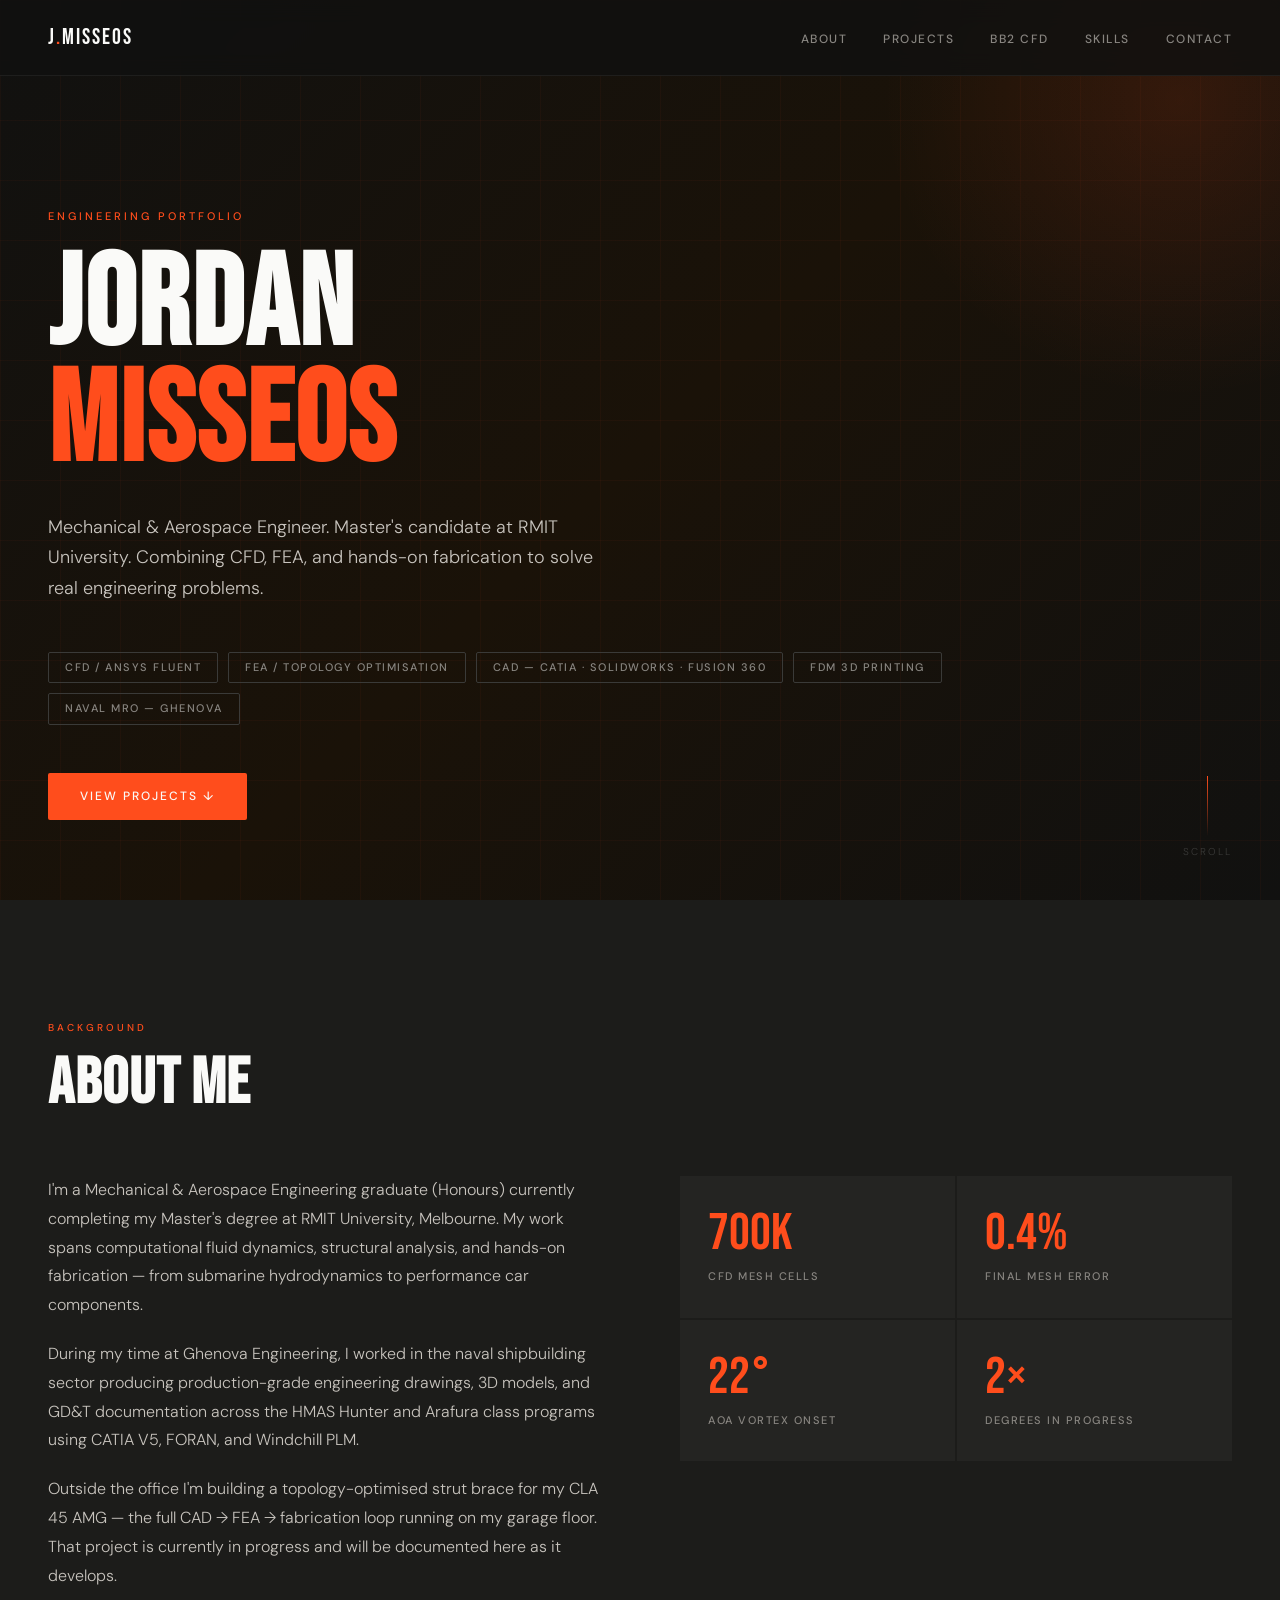
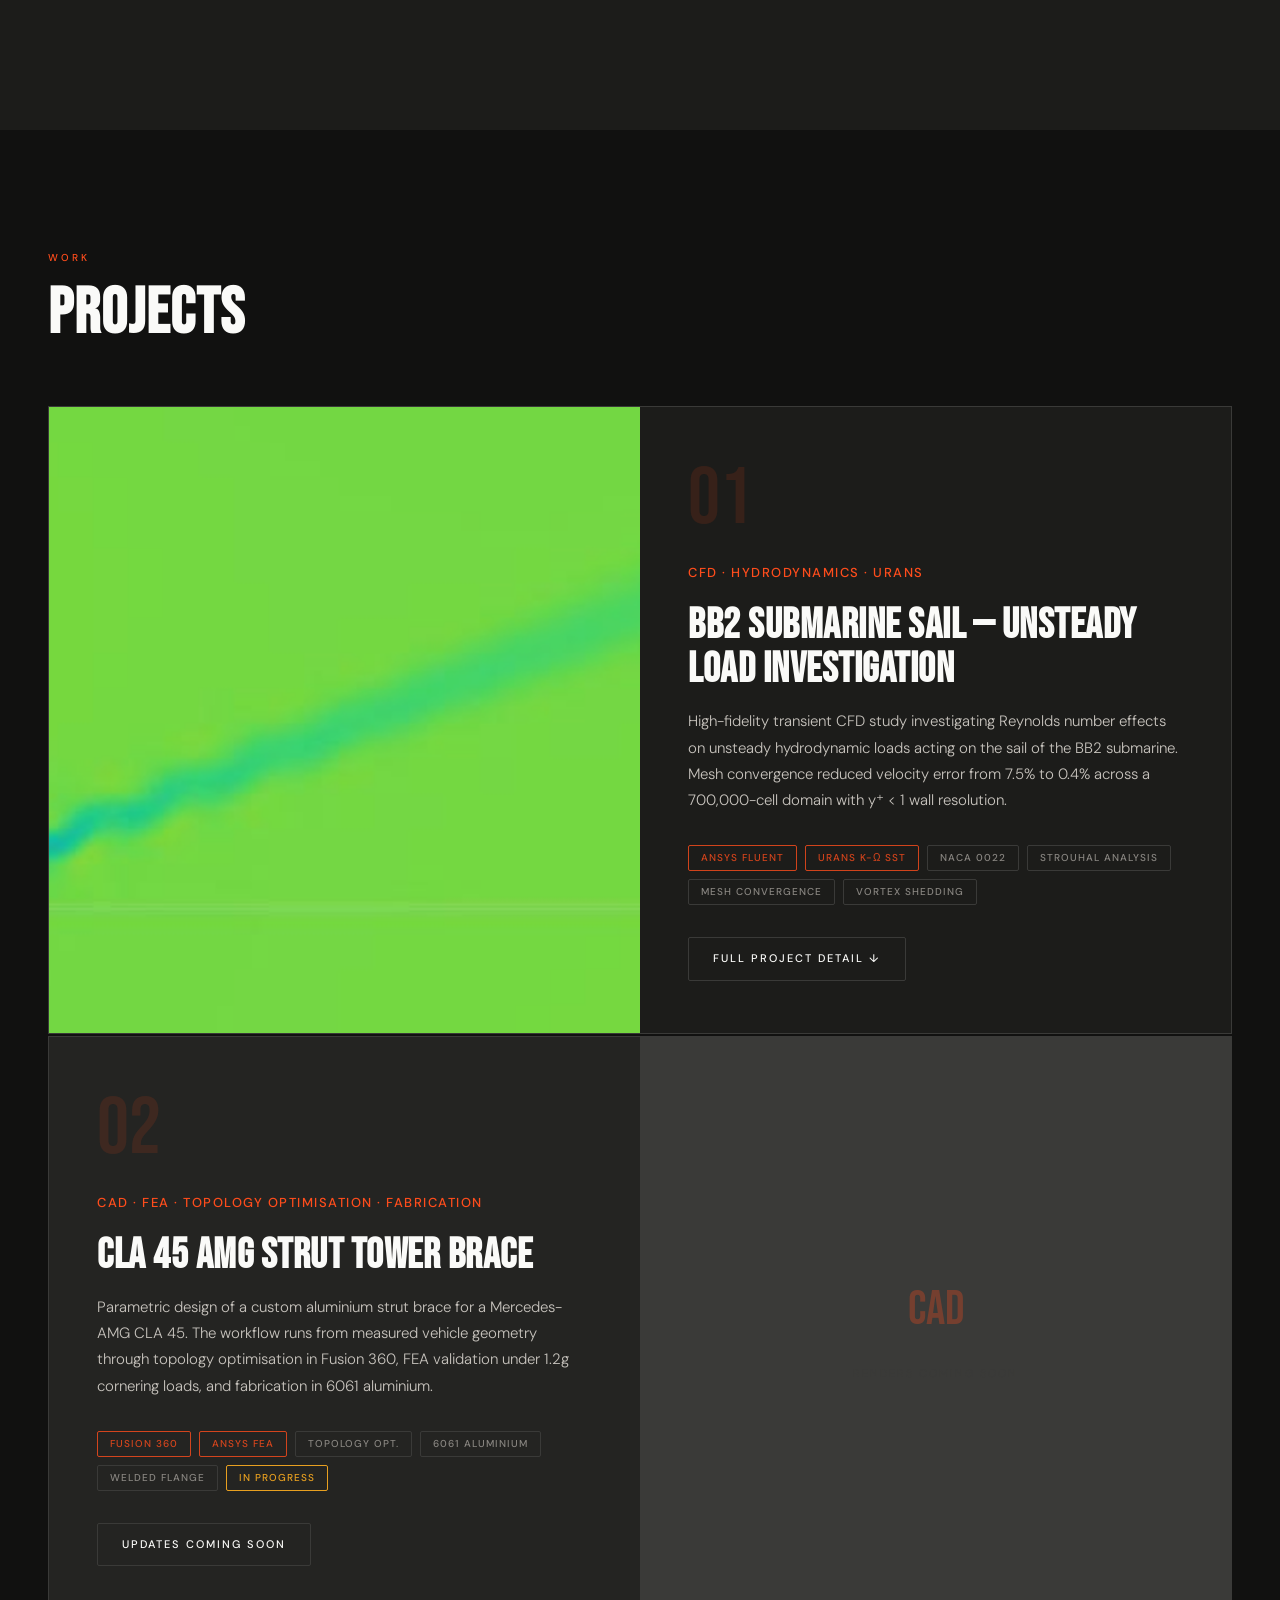
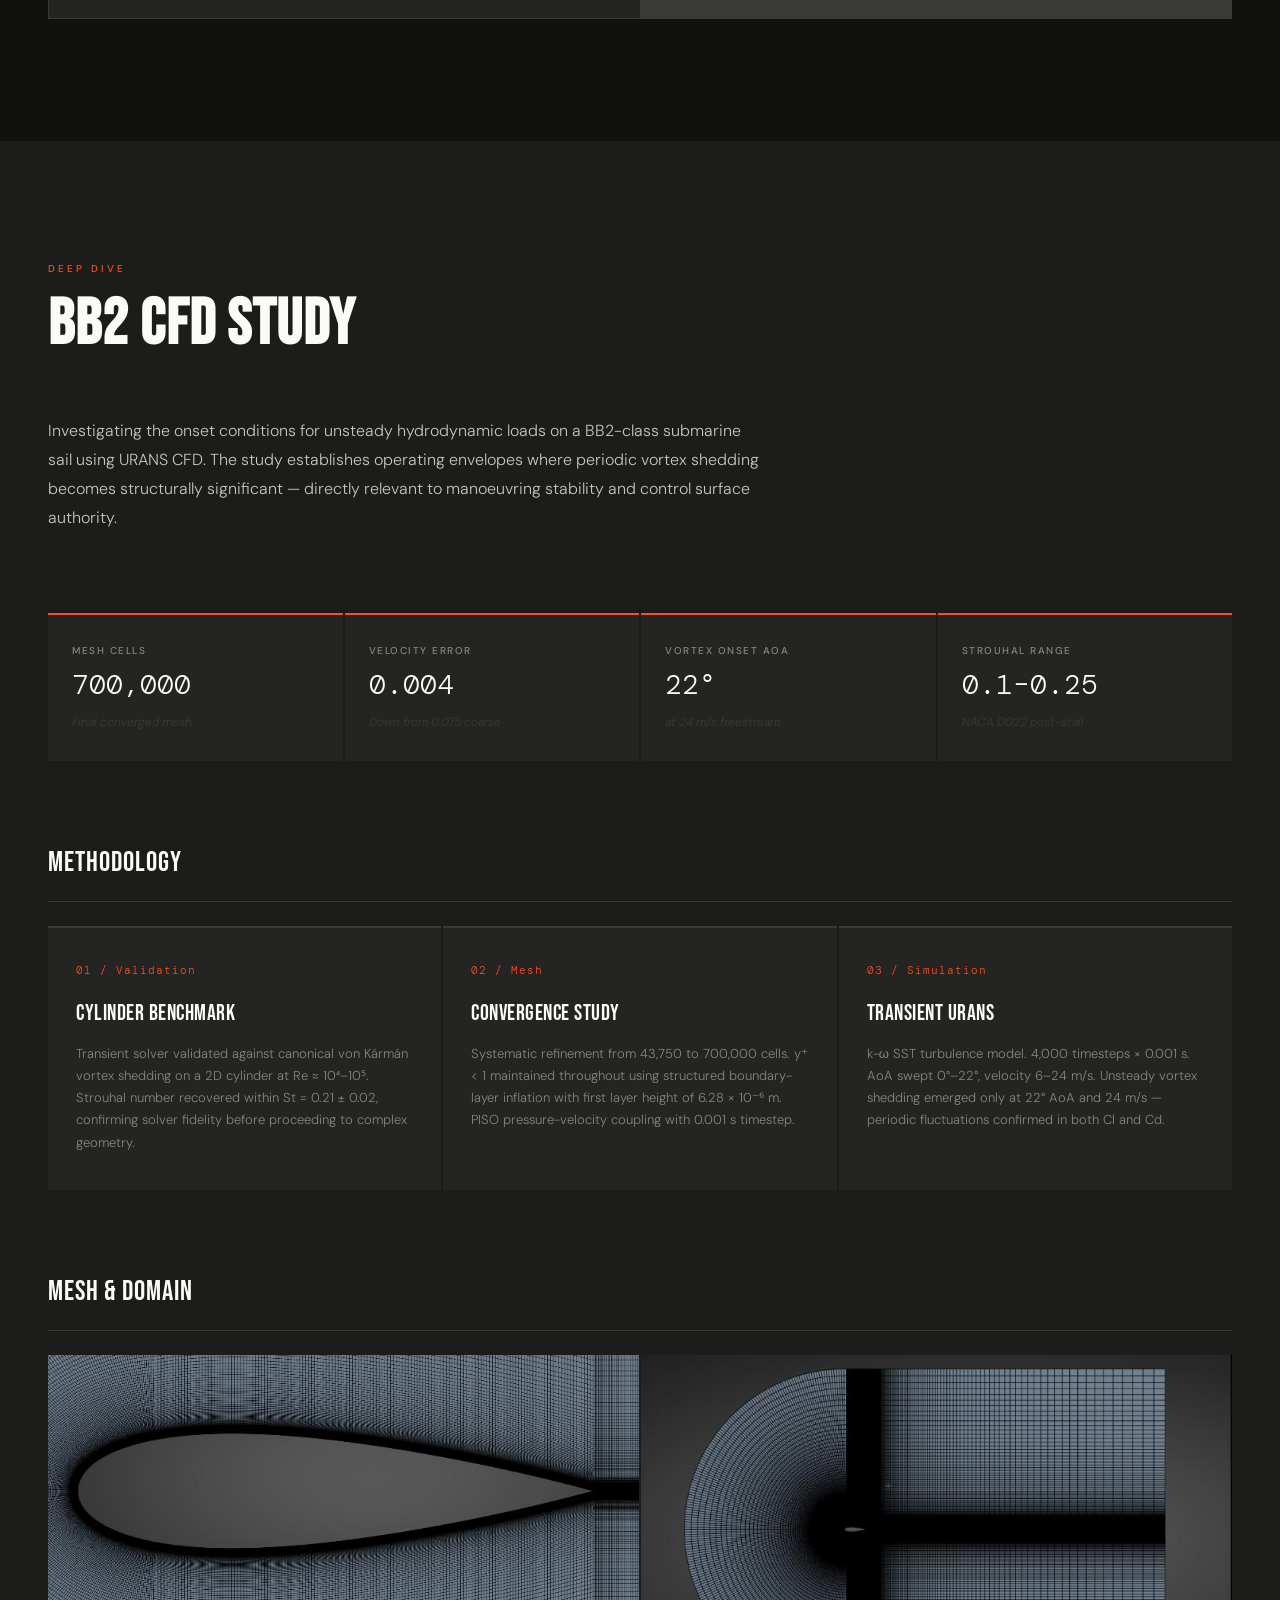
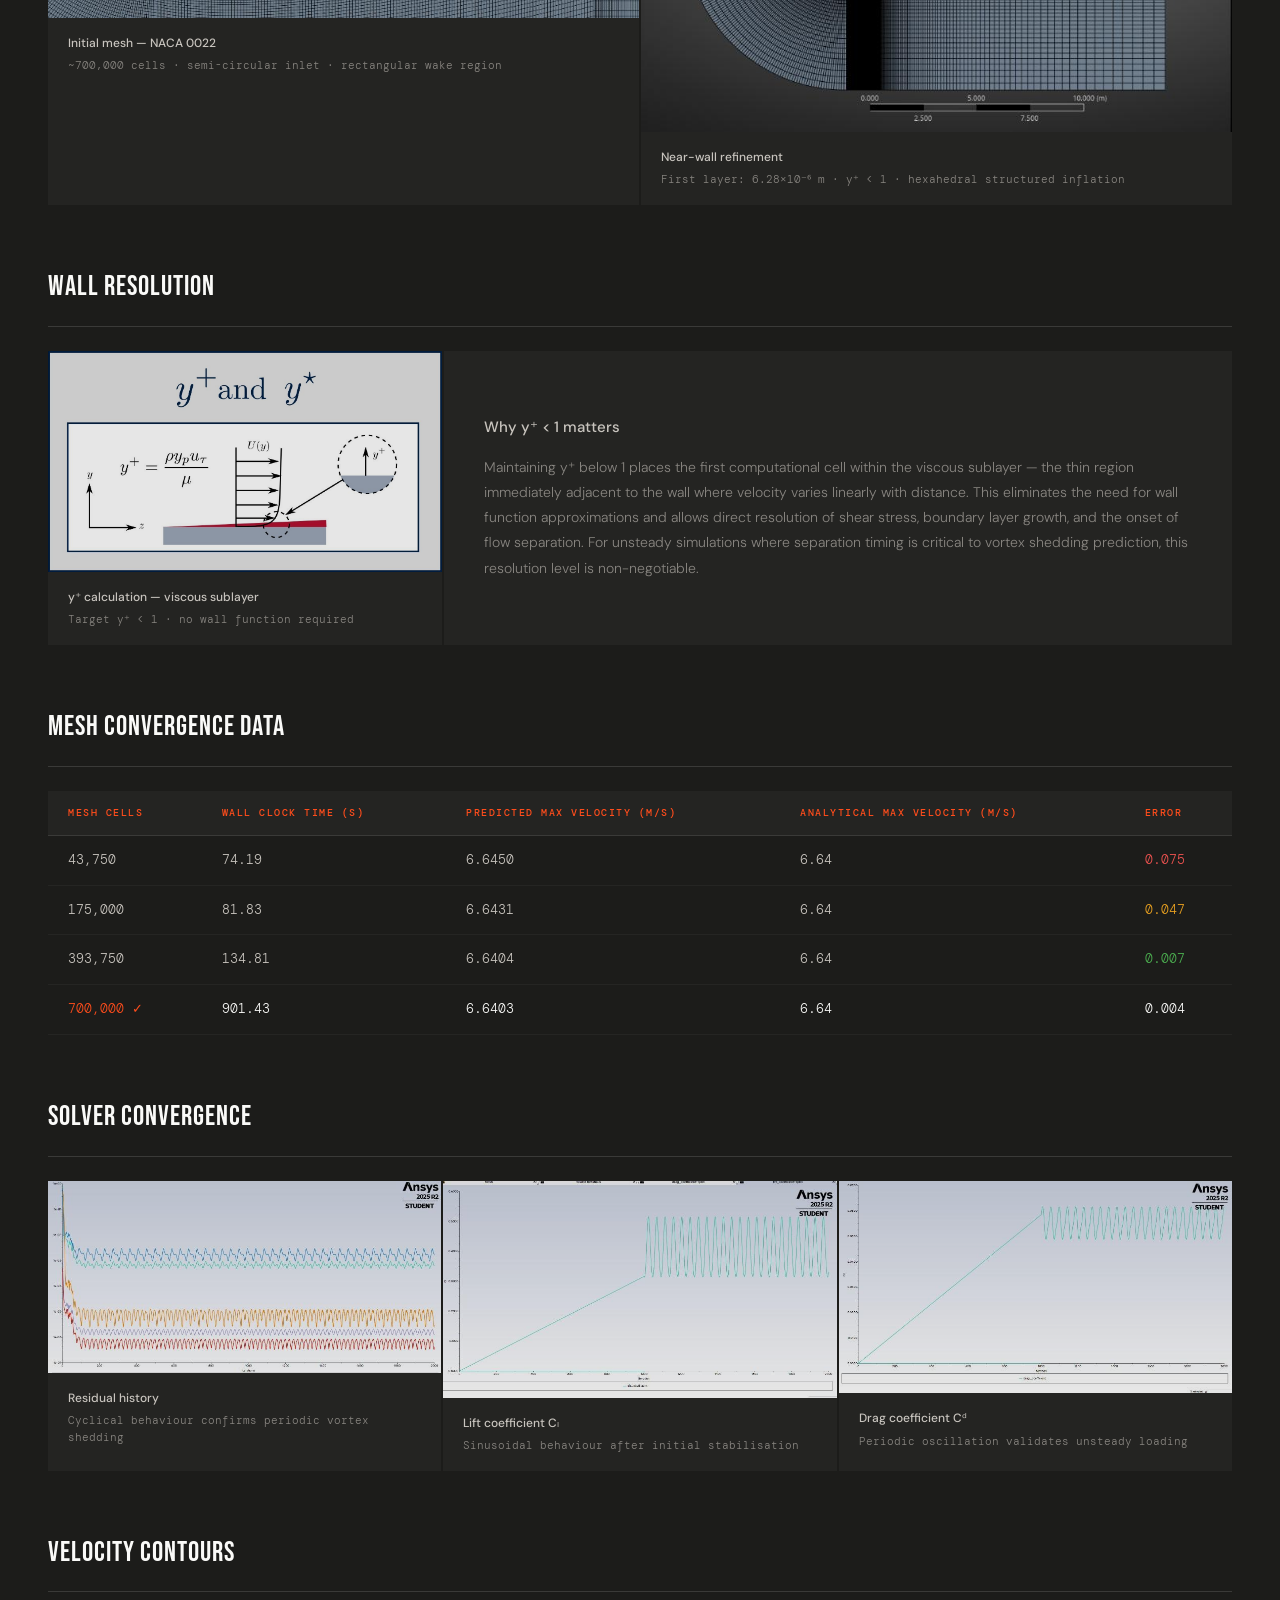
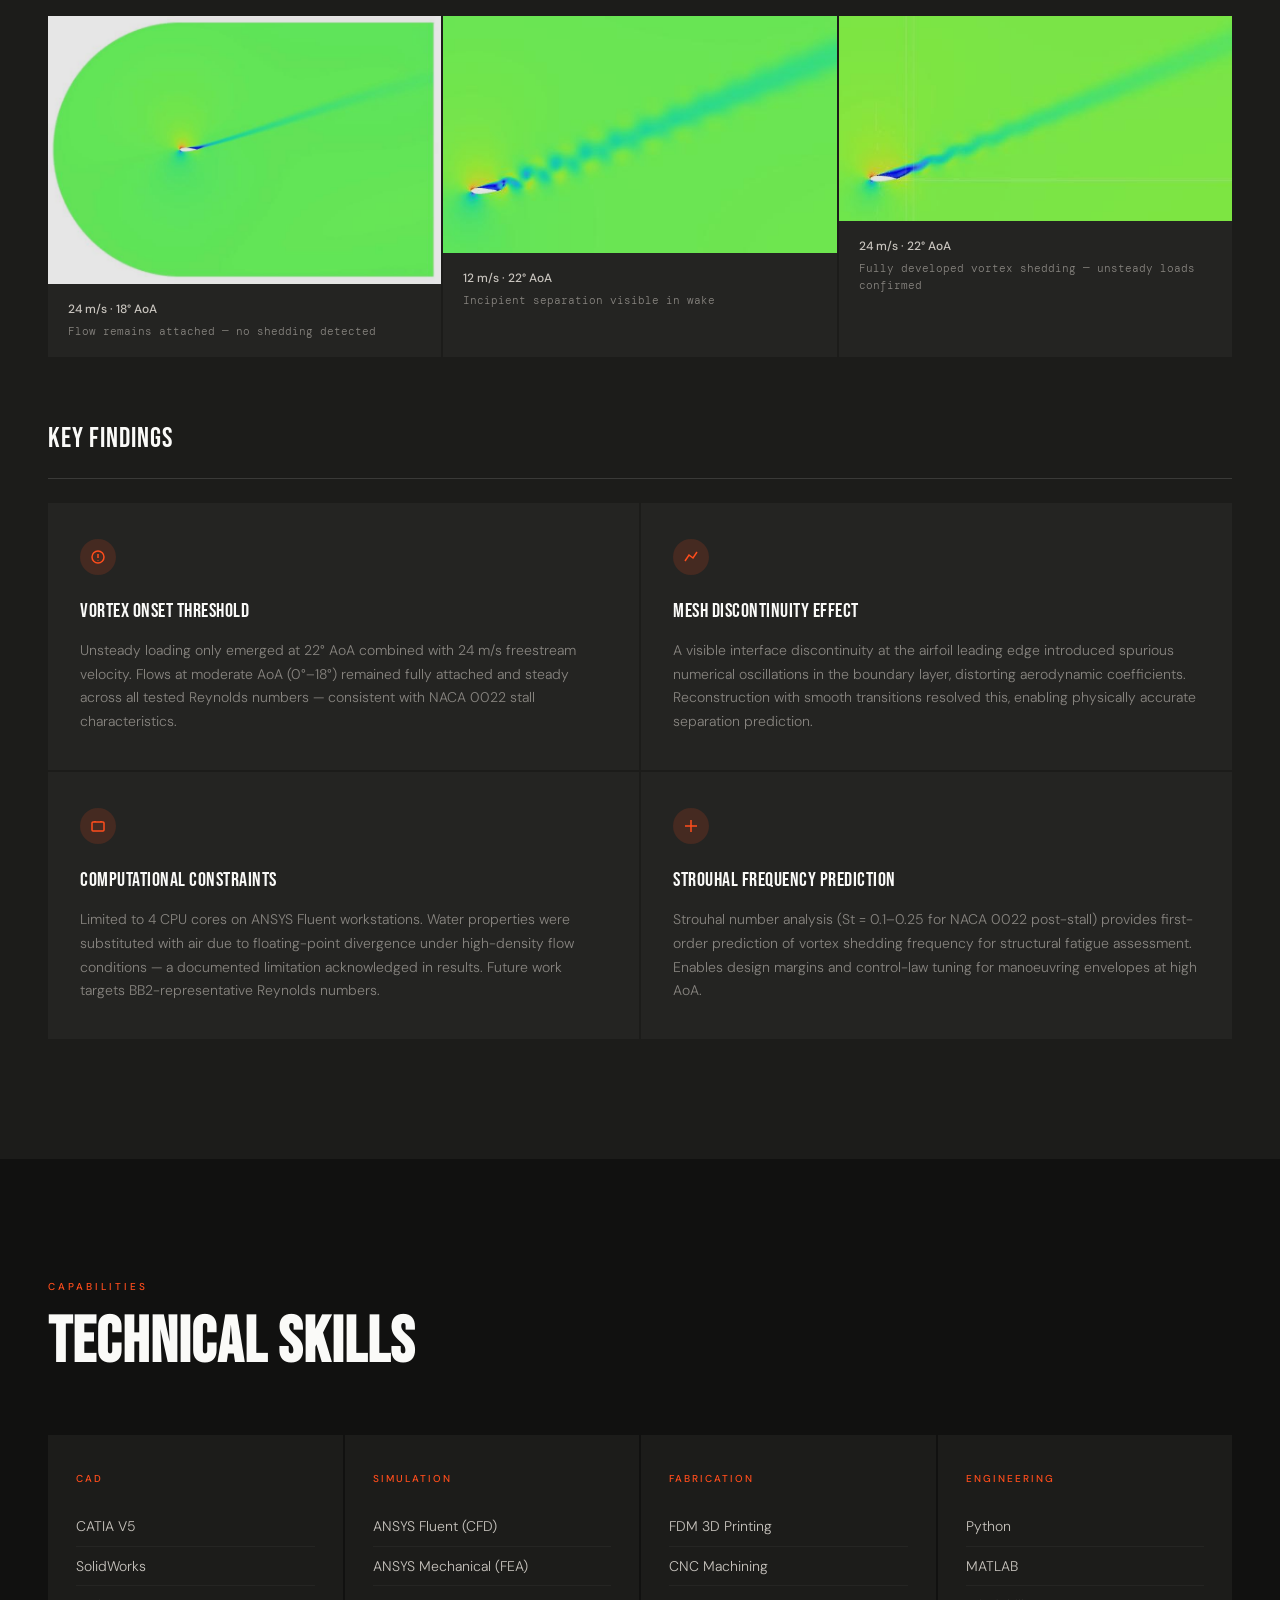
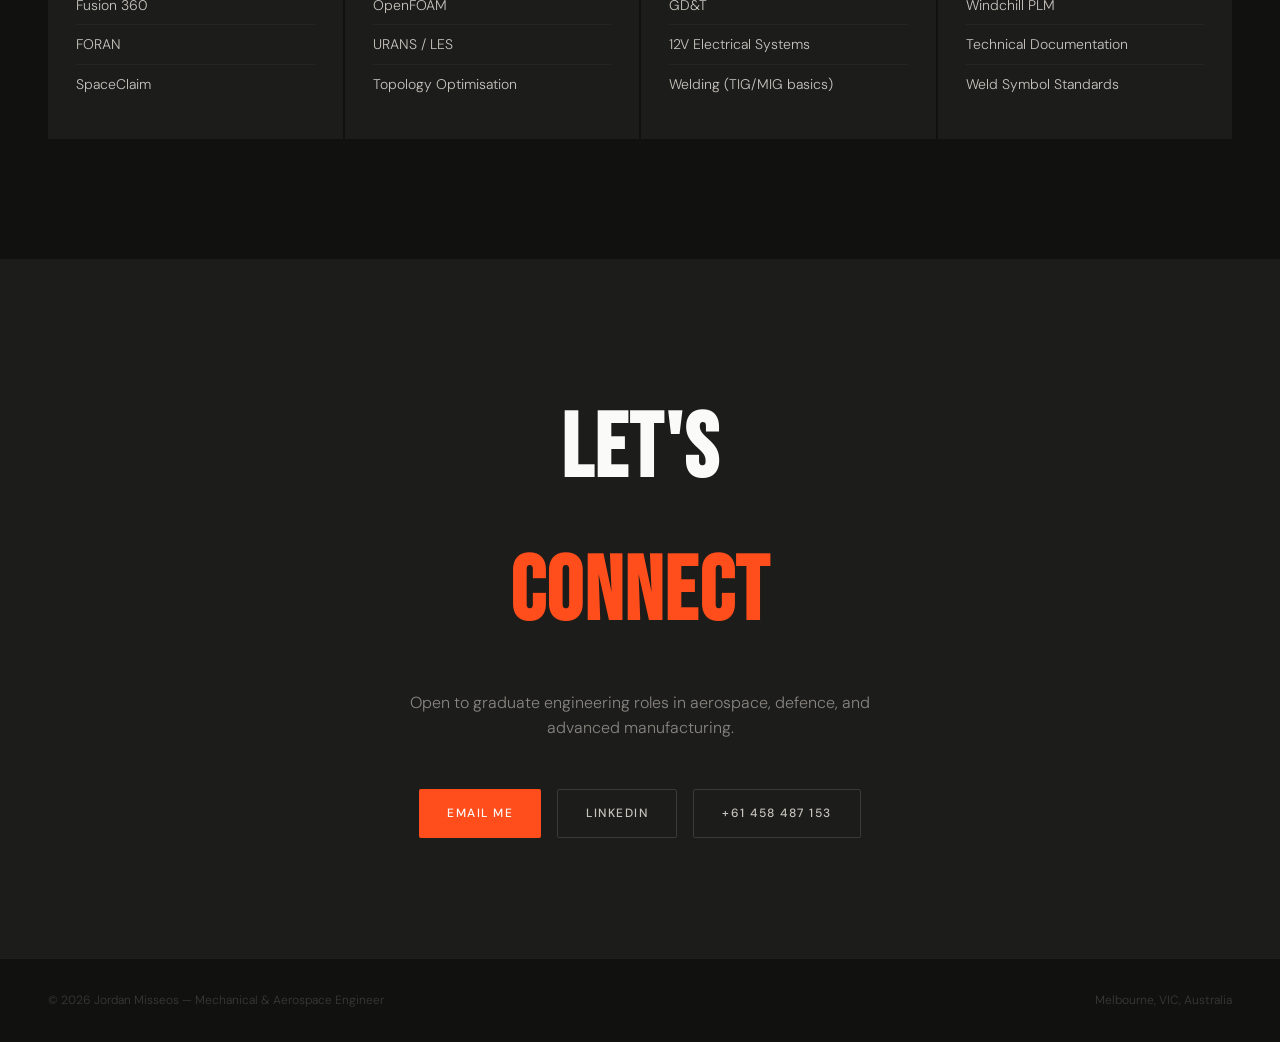
==== index.html @ db213841 "Add files via upload" ====
<!DOCTYPE html>
<html lang="en">
<head>
<meta charset="UTF-8">
<meta name="viewport" content="width=device-width, initial-scale=1.0">
<title>Jordan Misseos — Engineering Portfolio</title>
<link rel="preconnect" href="https://fonts.googleapis.com">
<link rel="preconnect" href="https://fonts.gstatic.com" crossorigin>
<link href="https://fonts.googleapis.com/css2?family=Bebas+Neue&family=DM+Sans:ital,opsz,wght@0,9..40,300;0,9..40,400;0,9..40,500;1,9..40,300&family=DM+Mono:wght@400;500&display=swap" rel="stylesheet">
<style>
  *, *::before, *::after { box-sizing: border-box; margin: 0; padding: 0; }

  :root {
    --black: #111110;
    --off-black: #1C1C1A;
    --dark: #242422;
    --warm-gray: #3A3A38;
    --mid: #888580;
    --light: #C8C4BE;
    --off-white: #F5F0EB;
    --white: #FAFAF8;
    --orange: #FF4D1C;
    --orange-dim: #CC3A12;
    --amber: #E8A020;
  }

  html { scroll-behavior: smooth; }

  body {
    background: var(--black);
    color: var(--off-white);
    font-family: 'DM Sans', sans-serif;
    font-weight: 300;
    line-height: 1.6;
    overflow-x: hidden;
  }

  /* ── NAV ── */
  nav {
    position: fixed; top: 0; left: 0; right: 0; z-index: 100;
    display: flex; align-items: center; justify-content: space-between;
    padding: 20px 48px;
    background: rgba(17,17,16,0.85);
    backdrop-filter: blur(12px);
    border-bottom: 1px solid rgba(255,255,255,0.06);
  }
  .nav-logo {
    font-family: 'Bebas Neue', sans-serif;
    font-size: 22px;
    letter-spacing: 2px;
    color: var(--white);
    text-decoration: none;
  }
  .nav-logo span { color: var(--orange); }
  .nav-links { display: flex; gap: 36px; list-style: none; }
  .nav-links a {
    font-size: 12px; font-weight: 500; letter-spacing: 1.5px;
    text-transform: uppercase; color: var(--mid);
    text-decoration: none; transition: color 0.2s;
  }
  .nav-links a:hover { color: var(--white); }

  /* ── HERO ── */
  .hero {
    min-height: 100vh;
    display: flex; flex-direction: column; justify-content: flex-end;
    padding: 0 48px 80px;
    position: relative;
    overflow: hidden;
  }
  .hero-bg {
    position: absolute; inset: 0; z-index: 0;
    background: linear-gradient(135deg, #111110 0%, #1a1208 50%, #111110 100%);
  }
  .hero-grid {
    position: absolute; inset: 0; z-index: 0;
    background-image:
      linear-gradient(rgba(255,77,28,0.04) 1px, transparent 1px),
      linear-gradient(90deg, rgba(255,77,28,0.04) 1px, transparent 1px);
    background-size: 60px 60px;
  }
  .hero-accent {
    position: absolute; top: -200px; right: -200px;
    width: 600px; height: 600px; border-radius: 50%;
    background: radial-gradient(circle, rgba(255,77,28,0.12) 0%, transparent 70%);
    z-index: 0;
  }
  .hero-content { position: relative; z-index: 1; max-width: 900px; }
  .hero-eyebrow {
    font-size: 11px; font-weight: 500; letter-spacing: 3px;
    text-transform: uppercase; color: var(--orange);
    margin-bottom: 24px;
  }
  .hero-name {
    font-family: 'Bebas Neue', sans-serif;
    font-size: clamp(72px, 10vw, 140px);
    line-height: 0.9;
    color: var(--white);
    letter-spacing: 2px;
    margin-bottom: 32px;
  }
  .hero-name span { color: var(--orange); }
  .hero-desc {
    font-size: 18px; font-weight: 300; color: var(--light);
    max-width: 560px; line-height: 1.7; margin-bottom: 48px;
  }
  .hero-tags { display: flex; flex-wrap: wrap; gap: 10px; margin-bottom: 48px; }
  .hero-tag {
    font-size: 11px; font-weight: 500; letter-spacing: 1.5px;
    text-transform: uppercase; color: var(--mid);
    border: 1px solid var(--warm-gray);
    padding: 6px 16px; border-radius: 2px;
  }
  .hero-cta {
    display: inline-flex; align-items: center; gap: 12px;
    background: var(--orange); color: var(--white);
    font-size: 12px; font-weight: 500; letter-spacing: 2px;
    text-transform: uppercase; text-decoration: none;
    padding: 14px 32px; border-radius: 2px;
    transition: background 0.2s;
  }
  .hero-cta:hover { background: var(--orange-dim); }
  .hero-scroll {
    position: absolute; bottom: 40px; right: 48px; z-index: 1;
    display: flex; flex-direction: column; align-items: center; gap: 8px;
    font-size: 10px; letter-spacing: 2px; text-transform: uppercase;
    color: var(--warm-gray);
  }
  .scroll-line {
    width: 1px; height: 60px;
    background: linear-gradient(to bottom, var(--orange), transparent);
    animation: scrollpulse 2s ease-in-out infinite;
  }
  @keyframes scrollpulse { 0%,100%{opacity:0.4} 50%{opacity:1} }

  /* ── SECTION BASE ── */
  section { padding: 120px 48px; }
  .section-label {
    font-size: 10px; font-weight: 500; letter-spacing: 3px;
    text-transform: uppercase; color: var(--orange);
    margin-bottom: 16px;
  }
  .section-title {
    font-family: 'Bebas Neue', sans-serif;
    font-size: clamp(40px, 5vw, 72px);
    line-height: 1; letter-spacing: 1px;
    color: var(--white); margin-bottom: 60px;
  }

  /* ── ABOUT ── */
  #about { background: var(--off-black); }
  .about-grid {
    display: grid; grid-template-columns: 1fr 1fr; gap: 80px;
    align-items: start;
  }
  .about-text p {
    font-size: 16px; color: var(--light); line-height: 1.8;
    margin-bottom: 20px;
  }
  .about-stats {
    display: grid; grid-template-columns: 1fr 1fr; gap: 2px;
  }
  .stat-box {
    background: var(--dark); padding: 32px 28px;
  }
  .stat-val {
    font-family: 'Bebas Neue', sans-serif;
    font-size: 52px; color: var(--orange);
    line-height: 1; margin-bottom: 8px;
  }
  .stat-label {
    font-size: 11px; font-weight: 500; letter-spacing: 1.5px;
    text-transform: uppercase; color: var(--mid);
  }

  /* ── PROJECT HERO ── */
  #projects { background: var(--black); }
  .project-hero {
    display: grid; grid-template-columns: 1fr 1fr; gap: 0;
    border: 1px solid var(--warm-gray);
    margin-bottom: 2px;
  }
  .project-hero-image {
    background: var(--dark);
    overflow: hidden; position: relative;
    min-height: 400px;
  }
  .project-hero-image img {
    width: 100%; height: 100%; object-fit: cover;
    filter: brightness(0.85);
    transition: transform 0.6s ease, filter 0.6s ease;
  }
  .project-hero:hover .project-hero-image img {
    transform: scale(1.03); filter: brightness(1);
  }
  .project-hero-content {
    padding: 52px 48px; background: var(--off-black);
    display: flex; flex-direction: column; justify-content: space-between;
  }
  .project-number {
    font-family: 'Bebas Neue', sans-serif;
    font-size: 80px; color: rgba(255,77,28,0.12);
    line-height: 1; margin-bottom: 24px;
  }
  .project-title {
    font-family: 'Bebas Neue', sans-serif;
    font-size: 42px; line-height: 1.05;
    color: var(--white); margin-bottom: 16px; letter-spacing: 0.5px;
  }
  .project-subtitle {
    font-size: 13px; font-weight: 500; letter-spacing: 1.5px;
    text-transform: uppercase; color: var(--orange);
    margin-bottom: 20px;
  }
  .project-desc {
    font-size: 15px; color: var(--light); line-height: 1.75;
    margin-bottom: 32px;
  }
  .project-tags { display: flex; flex-wrap: wrap; gap: 8px; margin-bottom: 32px; }
  .tag {
    font-size: 10px; font-weight: 500; letter-spacing: 1px;
    text-transform: uppercase; color: var(--mid);
    border: 1px solid var(--warm-gray); padding: 4px 12px; border-radius: 2px;
  }
  .tag.hot { color: var(--orange); border-color: var(--orange); opacity: 0.8; }
  .btn-outline {
    display: inline-flex; align-items: center; gap: 8px;
    font-size: 11px; font-weight: 500; letter-spacing: 2px;
    text-transform: uppercase; color: var(--white);
    border: 1px solid var(--warm-gray); padding: 12px 24px; border-radius: 2px;
    text-decoration: none; transition: all 0.2s; width: fit-content;
  }
  .btn-outline:hover { border-color: var(--orange); color: var(--orange); }

  /* ── CFD DETAIL SECTION ── */
  #cfd-detail { background: var(--off-black); }
  .detail-intro {
    max-width: 720px; font-size: 16px; color: var(--light);
    line-height: 1.8; margin-bottom: 80px;
  }

  /* Key results bar */
  .results-bar {
    display: grid; grid-template-columns: repeat(4, 1fr);
    gap: 2px; margin-bottom: 80px;
  }
  .result-item {
    background: var(--dark); padding: 28px 24px;
    border-top: 2px solid var(--orange);
  }
  .result-val {
    font-family: 'DM Mono', monospace;
    font-size: 28px; color: var(--white);
    margin-bottom: 6px;
  }
  .result-key {
    font-size: 10px; font-weight: 500; letter-spacing: 1.5px;
    text-transform: uppercase; color: var(--mid);
    margin-bottom: 4px;
  }
  .result-note {
    font-size: 12px; color: var(--warm-gray);
    font-style: italic;
  }

  /* Methodology steps */
  .method-steps {
    display: grid; grid-template-columns: repeat(3, 1fr);
    gap: 2px; margin-bottom: 80px;
  }
  .method-step {
    background: var(--dark); padding: 36px 28px;
    position: relative; overflow: hidden;
  }
  .method-step::before {
    content: ''; position: absolute;
    top: 0; left: 0; right: 0; height: 2px;
    background: var(--warm-gray);
    transition: background 0.3s;
  }
  .method-step:hover::before { background: var(--orange); }
  .step-num {
    font-family: 'DM Mono', monospace;
    font-size: 11px; color: var(--orange);
    margin-bottom: 16px; letter-spacing: 1px;
  }
  .step-title {
    font-family: 'Bebas Neue', sans-serif;
    font-size: 22px; color: var(--white);
    margin-bottom: 12px; letter-spacing: 0.5px;
  }
  .step-desc {
    font-size: 13px; color: var(--mid); line-height: 1.7;
  }

  /* Image gallery */
  .gallery-title {
    font-family: 'Bebas Neue', sans-serif;
    font-size: 28px; color: var(--white);
    letter-spacing: 1px; margin-bottom: 24px;
    padding-bottom: 16px; border-bottom: 1px solid var(--warm-gray);
  }
  .gallery-grid {
    display: grid; gap: 2px; margin-bottom: 60px;
  }
  .gallery-grid.two-col { grid-template-columns: 1fr 1fr; }
  .gallery-grid.three-col { grid-template-columns: 1fr 1fr 1fr; }
  .gallery-item {
    background: var(--dark); overflow: hidden;
    position: relative;
  }
  .gallery-item img {
    width: 100%; display: block;
    filter: brightness(0.9);
    transition: filter 0.3s, transform 0.4s;
  }
  .gallery-item:hover img {
    filter: brightness(1.05); transform: scale(1.02);
  }
  .gallery-caption {
    padding: 16px 20px; background: var(--dark);
  }
  .gallery-caption-title {
    font-size: 12px; font-weight: 500; color: var(--light);
    margin-bottom: 4px;
  }
  .gallery-caption-sub {
    font-family: 'DM Mono', monospace;
    font-size: 11px; color: var(--mid);
  }

  /* Mesh convergence table */
  .data-table {
    width: 100%; border-collapse: collapse;
    font-family: 'DM Mono', monospace; font-size: 13px;
    margin-bottom: 60px;
  }
  .data-table th {
    text-align: left; padding: 14px 20px;
    font-size: 10px; font-weight: 500; letter-spacing: 1.5px;
    text-transform: uppercase; color: var(--orange);
    background: var(--dark); border-bottom: 1px solid var(--warm-gray);
  }
  .data-table td {
    padding: 14px 20px; color: var(--light);
    border-bottom: 1px solid rgba(255,255,255,0.04);
  }
  .data-table tr:hover td { background: rgba(255,255,255,0.02); }
  .data-table tr.best td { color: var(--white); }
  .data-table tr.best td:first-child { color: var(--orange); }
  .data-table .good { color: #4CAF50; }
  .data-table .warn { color: var(--amber); }
  .data-table .bad { color: #ef5350; }

  /* Findings */
  .findings-grid {
    display: grid; grid-template-columns: 1fr 1fr; gap: 2px;
  }
  .finding {
    background: var(--dark); padding: 36px 32px;
  }
  .finding-icon {
    width: 36px; height: 36px; border-radius: 50%;
    background: rgba(255,77,28,0.15);
    display: flex; align-items: center; justify-content: center;
    margin-bottom: 20px;
  }
  .finding-icon svg { width: 16px; height: 16px; }
  .finding-title {
    font-family: 'Bebas Neue', sans-serif;
    font-size: 20px; color: var(--white);
    letter-spacing: 0.5px; margin-bottom: 12px;
  }
  .finding-text {
    font-size: 14px; color: var(--mid); line-height: 1.7;
  }

  /* ── SKILLS ── */
  #skills { background: var(--black); }
  .skills-grid {
    display: grid; grid-template-columns: repeat(4, 1fr); gap: 2px;
  }
  .skill-group { background: var(--off-black); padding: 36px 28px; }
  .skill-group-title {
    font-size: 10px; font-weight: 500; letter-spacing: 2px;
    text-transform: uppercase; color: var(--orange);
    margin-bottom: 20px;
  }
  .skill-item {
    font-size: 14px; color: var(--light);
    padding: 8px 0; border-bottom: 1px solid rgba(255,255,255,0.04);
  }
  .skill-item:last-child { border-bottom: none; }

  /* ── CONTACT ── */
  #contact {
    background: var(--off-black);
    text-align: center; padding: 120px 48px;
  }
  .contact-title {
    font-family: 'Bebas Neue', sans-serif;
    font-size: clamp(48px, 7vw, 100px);
    color: var(--white); margin-bottom: 24px;
    letter-spacing: 2px;
  }
  .contact-title span { color: var(--orange); }
  .contact-sub {
    font-size: 16px; color: var(--mid);
    margin-bottom: 48px; max-width: 480px; margin-inline: auto;
  }
  .contact-links {
    display: flex; justify-content: center; gap: 16px; flex-wrap: wrap;
  }
  .contact-link {
    display: inline-flex; align-items: center; gap: 10px;
    font-size: 12px; font-weight: 500; letter-spacing: 1.5px;
    text-transform: uppercase; text-decoration: none;
    padding: 14px 28px; border-radius: 2px;
    transition: all 0.2s;
  }
  .contact-link.primary {
    background: var(--orange); color: var(--white);
  }
  .contact-link.primary:hover { background: var(--orange-dim); }
  .contact-link.secondary {
    border: 1px solid var(--warm-gray); color: var(--light);
  }
  .contact-link.secondary:hover {
    border-color: var(--orange); color: var(--orange);
  }

  /* ── FOOTER ── */
  footer {
    background: var(--black); padding: 32px 48px;
    display: flex; justify-content: space-between; align-items: center;
    border-top: 1px solid rgba(255,255,255,0.06);
  }
  footer p { font-size: 12px; color: var(--warm-gray); }

  /* ── ANIMATIONS ── */
  .fade-up {
    opacity: 0; transform: translateY(32px);
    transition: opacity 0.7s ease, transform 0.7s ease;
  }
  .fade-up.visible { opacity: 1; transform: translateY(0); }

  /* ── RESPONSIVE ── */
  @media (max-width: 900px) {
    nav { padding: 16px 24px; }
    .nav-links { display: none; }
    section { padding: 80px 24px; }
    .hero { padding: 0 24px 60px; }
    .about-grid, .project-hero, .findings-grid { grid-template-columns: 1fr; }
    .results-bar { grid-template-columns: 1fr 1fr; }
    .method-steps { grid-template-columns: 1fr; }
    .skills-grid { grid-template-columns: 1fr 1fr; }
    .gallery-grid.three-col { grid-template-columns: 1fr 1fr; }
  }
</style>
</head>
<body>

<!-- NAV -->
<nav>
  <a href="#" class="nav-logo">J<span>.</span>MISSEOS</a>
  <ul class="nav-links">
    <li><a href="#about">About</a></li>
    <li><a href="#projects">Projects</a></li>
    <li><a href="#cfd-detail">BB2 CFD</a></li>
    <li><a href="#skills">Skills</a></li>
    <li><a href="#contact">Contact</a></li>
  </ul>
</nav>

<!-- HERO -->
<section class="hero">
  <div class="hero-bg"></div>
  <div class="hero-grid"></div>
  <div class="hero-accent"></div>
  <div class="hero-content fade-up">
    <p class="hero-eyebrow">Engineering Portfolio</p>
    <h1 class="hero-name">Jordan<br><span>Misseos</span></h1>
    <p class="hero-desc">Mechanical &amp; Aerospace Engineer. Master's candidate at RMIT University. Combining CFD, FEA, and hands-on fabrication to solve real engineering problems.</p>
    <div class="hero-tags">
      <span class="hero-tag">CFD / ANSYS Fluent</span>
      <span class="hero-tag">FEA / Topology Optimisation</span>
      <span class="hero-tag">CAD — CATIA · SolidWorks · Fusion 360</span>
      <span class="hero-tag">FDM 3D Printing</span>
      <span class="hero-tag">Naval MRO — Ghenova</span>
    </div>
    <a href="#projects" class="hero-cta">View Projects ↓</a>
  </div>
  <div class="hero-scroll">
    <div class="scroll-line"></div>
    Scroll
  </div>
</section>

<!-- ABOUT -->
<section id="about">
  <p class="section-label fade-up">Background</p>
  <h2 class="section-title fade-up">About Me</h2>
  <div class="about-grid fade-up">
    <div class="about-text">
      <p>I'm a Mechanical &amp; Aerospace Engineering graduate (Honours) currently completing my Master's degree at RMIT University, Melbourne. My work spans computational fluid dynamics, structural analysis, and hands-on fabrication — from submarine hydrodynamics to performance car components.</p>
      <p>During my time at Ghenova Engineering, I worked in the naval shipbuilding sector producing production-grade engineering drawings, 3D models, and GD&T documentation across the HMAS Hunter and Arafura class programs using CATIA V5, FORAN, and Windchill PLM.</p>
      <p>Outside the office I'm building a topology-optimised strut brace for my CLA 45 AMG — the full CAD → FEA → fabrication loop running on my garage floor. That project is currently in progress and will be documented here as it develops.</p>
    </div>
    <div class="about-stats">
      <div class="stat-box">
        <div class="stat-val">700K</div>
        <div class="stat-label">CFD mesh cells</div>
      </div>
      <div class="stat-box">
        <div class="stat-val">0.4%</div>
        <div class="stat-label">Final mesh error</div>
      </div>
      <div class="stat-box">
        <div class="stat-val">22°</div>
        <div class="stat-label">AoA vortex onset</div>
      </div>
      <div class="stat-box">
        <div class="stat-val">2×</div>
        <div class="stat-label">Degrees in progress</div>
      </div>
    </div>
  </div>
</section>

<!-- PROJECTS -->
<section id="projects">
  <p class="section-label fade-up">Work</p>
  <h2 class="section-title fade-up">Projects</h2>

  <!-- Project 1: BB2 CFD -->
  <div class="project-hero fade-up">
    <div class="project-hero-image">
      <img src="[data-uri]" alt="Velocity contour at 24m/s 22deg AoA">
    </div>
    <div class="project-hero-content">
      <div>
        <div class="project-number">01</div>
        <p class="project-subtitle">CFD · Hydrodynamics · URANS</p>
        <h3 class="project-title">BB2 Submarine Sail — Unsteady Load Investigation</h3>
        <p class="project-desc">High-fidelity transient CFD study investigating Reynolds number effects on unsteady hydrodynamic loads acting on the sail of the BB2 submarine. Mesh convergence reduced velocity error from 7.5% to 0.4% across a 700,000-cell domain with y⁺ &lt; 1 wall resolution.</p>
        <div class="project-tags">
          <span class="tag hot">ANSYS Fluent</span>
          <span class="tag hot">URANS k-ω SST</span>
          <span class="tag">NACA 0022</span>
          <span class="tag">Strouhal Analysis</span>
          <span class="tag">Mesh Convergence</span>
          <span class="tag">Vortex Shedding</span>
        </div>
      </div>
      <a href="#cfd-detail" class="btn-outline">Full Project Detail ↓</a>
    </div>
  </div>

  <!-- Project 2: Strut Brace (WIP) -->
  <div class="project-hero fade-up" style="flex-direction: row-reverse;">
    <div class="project-hero-content" style="background: var(--dark);">
      <div>
        <div class="project-number">02</div>
        <p class="project-subtitle">CAD · FEA · Topology Optimisation · Fabrication</p>
        <h3 class="project-title">CLA 45 AMG Strut Tower Brace</h3>
        <p class="project-desc">Parametric design of a custom aluminium strut brace for a Mercedes-AMG CLA 45. The workflow runs from measured vehicle geometry through topology optimisation in Fusion 360, FEA validation under 1.2g cornering loads, and fabrication in 6061 aluminium.</p>
        <div class="project-tags">
          <span class="tag hot">Fusion 360</span>
          <span class="tag hot">ANSYS FEA</span>
          <span class="tag">Topology Opt.</span>
          <span class="tag">6061 Aluminium</span>
          <span class="tag">Welded Flange</span>
          <span class="tag" style="color:var(--amber);border-color:var(--amber);">In Progress</span>
        </div>
      </div>
      <a href="#contact" class="btn-outline">Updates Coming Soon</a>
    </div>
    <div class="project-hero-image" style="background: var(--warm-gray); display:flex; align-items:center; justify-content:center;">
      <div style="text-align:center; padding: 40px;">
        <div style="font-family:'Bebas Neue',sans-serif; font-size:48px; color:rgba(255,77,28,0.3); margin-bottom:16px;">CAD</div>
        <div style="font-size:11px; letter-spacing:2px; text-transform:uppercase; color:var(--warm-gray);">Renders coming soon</div>
      </div>
    </div>
  </div>
</section>

<!-- CFD DETAIL -->
<section id="cfd-detail">
  <p class="section-label fade-up">Deep Dive</p>
  <h2 class="section-title fade-up">BB2 CFD Study</h2>

  <p class="detail-intro fade-up">
    Investigating the onset conditions for unsteady hydrodynamic loads on a BB2-class submarine sail using URANS CFD. The study establishes operating envelopes where periodic vortex shedding becomes structurally significant — directly relevant to manoeuvring stability and control surface authority.
  </p>

  <!-- Key results -->
  <div class="results-bar fade-up">
    <div class="result-item">
      <div class="result-key">Mesh cells</div>
      <div class="result-val">700,000</div>
      <div class="result-note">Final converged mesh</div>
    </div>
    <div class="result-item">
      <div class="result-key">Velocity error</div>
      <div class="result-val">0.004</div>
      <div class="result-note">Down from 0.075 coarse</div>
    </div>
    <div class="result-item">
      <div class="result-key">Vortex onset AoA</div>
      <div class="result-val">22°</div>
      <div class="result-note">at 24 m/s freestream</div>
    </div>
    <div class="result-item">
      <div class="result-key">Strouhal range</div>
      <div class="result-val">0.1–0.25</div>
      <div class="result-note">NACA 0022 post-stall</div>
    </div>
  </div>

  <!-- Methodology -->
  <div class="gallery-title fade-up">Methodology</div>
  <div class="method-steps fade-up">
    <div class="method-step">
      <div class="step-num">01 / Validation</div>
      <div class="step-title">Cylinder Benchmark</div>
      <div class="step-desc">Transient solver validated against canonical von Kármán vortex shedding on a 2D cylinder at Re ≈ 10⁴–10⁵. Strouhal number recovered within St = 0.21 ± 0.02, confirming solver fidelity before proceeding to complex geometry.</div>
    </div>
    <div class="method-step">
      <div class="step-num">02 / Mesh</div>
      <div class="step-title">Convergence Study</div>
      <div class="step-desc">Systematic refinement from 43,750 to 700,000 cells. y⁺ &lt; 1 maintained throughout using structured boundary-layer inflation with first layer height of 6.28 × 10⁻⁶ m. PISO pressure-velocity coupling with 0.001 s timestep.</div>
    </div>
    <div class="method-step">
      <div class="step-num">03 / Simulation</div>
      <div class="step-title">Transient URANS</div>
      <div class="step-desc">k-ω SST turbulence model. 4,000 timesteps × 0.001 s. AoA swept 0°–22°, velocity 6–24 m/s. Unsteady vortex shedding emerged only at 22° AoA and 24 m/s — periodic fluctuations confirmed in both Cl and Cd.</div>
    </div>
  </div>

  <!-- Mesh images -->
  <div class="gallery-title fade-up">Mesh &amp; Domain</div>
  <div class="gallery-grid two-col fade-up">
    <div class="gallery-item">
      <img src="[data-uri]" alt="Initial mesh around NACA 0022 airfoil">
      <div class="gallery-caption">
        <div class="gallery-caption-title">Initial mesh — NACA 0022</div>
        <div class="gallery-caption-sub">~700,000 cells · semi-circular inlet · rectangular wake region</div>
      </div>
    </div>
    <div class="gallery-item">
      <img src="[data-uri]" alt="Refined near-wall mesh">
      <div class="gallery-caption">
        <div class="gallery-caption-title">Near-wall refinement</div>
        <div class="gallery-caption-sub">First layer: 6.28×10⁻⁶ m · y⁺ &lt; 1 · hexahedral structured inflation</div>
      </div>
    </div>
  </div>

  <!-- y+ -->
  <div class="gallery-title fade-up">Wall Resolution</div>
  <div class="gallery-grid fade-up" style="grid-template-columns: 1fr 2fr; gap: 2px;">
    <div class="gallery-item">
      <img src="[data-uri]" alt="y+ calculation diagram">
      <div class="gallery-caption">
        <div class="gallery-caption-title">y⁺ calculation — viscous sublayer</div>
        <div class="gallery-caption-sub">Target y⁺ &lt; 1 · no wall function required</div>
      </div>
    </div>
    <div style="background: var(--dark); padding: 40px; display:flex; flex-direction:column; justify-content:center;">
      <div class="gallery-caption-title" style="font-size:15px; color: var(--light); margin-bottom:16px;">Why y⁺ &lt; 1 matters</div>
      <p style="font-size:14px; color:var(--mid); line-height:1.8;">Maintaining y⁺ below 1 places the first computational cell within the viscous sublayer — the thin region immediately adjacent to the wall where velocity varies linearly with distance. This eliminates the need for wall function approximations and allows direct resolution of shear stress, boundary layer growth, and the onset of flow separation. For unsteady simulations where separation timing is critical to vortex shedding prediction, this resolution level is non-negotiable.</p>
    </div>
  </div>

  <!-- Mesh convergence table -->
  <div class="gallery-title fade-up" style="margin-top:60px;">Mesh Convergence Data</div>
  <table class="data-table fade-up">
    <thead>
      <tr>
        <th>Mesh cells</th>
        <th>Wall clock time (s)</th>
        <th>Predicted max velocity (m/s)</th>
        <th>Analytical max velocity (m/s)</th>
        <th>Error</th>
      </tr>
    </thead>
    <tbody>
      <tr>
        <td>43,750</td>
        <td>74.19</td>
        <td>6.6450</td>
        <td>6.64</td>
        <td class="bad">0.075</td>
      </tr>
      <tr>
        <td>175,000</td>
        <td>81.83</td>
        <td>6.6431</td>
        <td>6.64</td>
        <td class="warn">0.047</td>
      </tr>
      <tr>
        <td>393,750</td>
        <td>134.81</td>
        <td>6.6404</td>
        <td>6.64</td>
        <td class="good">0.007</td>
      </tr>
      <tr class="best">
        <td>700,000 ✓</td>
        <td>901.43</td>
        <td>6.6403</td>
        <td>6.64</td>
        <td class="good">0.004</td>
      </tr>
    </tbody>
  </table>

  <!-- Convergence plots -->
  <div class="gallery-title fade-up">Solver Convergence</div>
  <div class="gallery-grid three-col fade-up">
    <div class="gallery-item">
      <img src="[data-uri]" alt="Residual history">
      <div class="gallery-caption">
        <div class="gallery-caption-title">Residual history</div>
        <div class="gallery-caption-sub">Cyclical behaviour confirms periodic vortex shedding</div>
      </div>
    </div>
    <div class="gallery-item">
      <img src="[data-uri]" alt="Lift coefficient Cl">
      <div class="gallery-caption">
        <div class="gallery-caption-title">Lift coefficient Cₗ</div>
        <div class="gallery-caption-sub">Sinusoidal behaviour after initial stabilisation</div>
      </div>
    </div>
    <div class="gallery-item">
      <img src="[data-uri]" alt="Drag coefficient Cd">
      <div class="gallery-caption">
        <div class="gallery-caption-title">Drag coefficient Cᵈ</div>
        <div class="gallery-caption-sub">Periodic oscillation validates unsteady loading</div>
      </div>
    </div>
  </div>

  <!-- Velocity contours -->
  <div class="gallery-title fade-up">Velocity Contours</div>
  <div class="gallery-grid three-col fade-up">
    <div class="gallery-item">
      <img src="[data-uri]" alt="Velocity contour 18 degrees">
      <div class="gallery-caption">
        <div class="gallery-caption-title">24 m/s · 18° AoA</div>
        <div class="gallery-caption-sub">Flow remains attached — no shedding detected</div>
      </div>
    </div>
    <div class="gallery-item">
      <img src="[data-uri]" alt="Velocity contour 22 degrees 12ms">
      <div class="gallery-caption">
        <div class="gallery-caption-title">12 m/s · 22° AoA</div>
        <div class="gallery-caption-sub">Incipient separation visible in wake</div>
      </div>
    </div>
    <div class="gallery-item">
      <img src="[data-uri]" alt="Velocity contour 22 degrees 24ms">
      <div class="gallery-caption">
        <div class="gallery-caption-title">24 m/s · 22° AoA</div>
        <div class="gallery-caption-sub">Fully developed vortex shedding — unsteady loads confirmed</div>
      </div>
    </div>
  </div>

  <!-- Key findings -->
  <div class="gallery-title fade-up">Key Findings</div>
  <div class="findings-grid fade-up">
    <div class="finding">
      <div class="finding-icon">
        <svg viewBox="0 0 16 16" fill="none" stroke="#FF4D1C" stroke-width="1.5"><circle cx="8" cy="8" r="6"/><path d="M8 5v4M8 11v0.5"/></svg>
      </div>
      <div class="finding-title">Vortex Onset Threshold</div>
      <div class="finding-text">Unsteady loading only emerged at 22° AoA combined with 24 m/s freestream velocity. Flows at moderate AoA (0°–18°) remained fully attached and steady across all tested Reynolds numbers — consistent with NACA 0022 stall characteristics.</div>
    </div>
    <div class="finding">
      <div class="finding-icon">
        <svg viewBox="0 0 16 16" fill="none" stroke="#FF4D1C" stroke-width="1.5"><path d="M2 12 L6 6 L10 9 L14 3"/></svg>
      </div>
      <div class="finding-title">Mesh Discontinuity Effect</div>
      <div class="finding-text">A visible interface discontinuity at the airfoil leading edge introduced spurious numerical oscillations in the boundary layer, distorting aerodynamic coefficients. Reconstruction with smooth transitions resolved this, enabling physically accurate separation prediction.</div>
    </div>
    <div class="finding">
      <div class="finding-icon">
        <svg viewBox="0 0 16 16" fill="none" stroke="#FF4D1C" stroke-width="1.5"><rect x="2" y="4" width="12" height="9" rx="1"/><path d="M5 4V3M11 4V3"/></svg>
      </div>
      <div class="finding-title">Computational Constraints</div>
      <div class="finding-text">Limited to 4 CPU cores on ANSYS Fluent workstations. Water properties were substituted with air due to floating-point divergence under high-density flow conditions — a documented limitation acknowledged in results. Future work targets BB2-representative Reynolds numbers.</div>
    </div>
    <div class="finding">
      <div class="finding-icon">
        <svg viewBox="0 0 16 16" fill="none" stroke="#FF4D1C" stroke-width="1.5"><path d="M8 2v12M2 8h12"/></svg>
      </div>
      <div class="finding-title">Strouhal Frequency Prediction</div>
      <div class="finding-text">Strouhal number analysis (St = 0.1–0.25 for NACA 0022 post-stall) provides first-order prediction of vortex shedding frequency for structural fatigue assessment. Enables design margins and control-law tuning for manoeuvring envelopes at high AoA.</div>
    </div>
  </div>
</section>

<!-- SKILLS -->
<section id="skills">
  <p class="section-label fade-up">Capabilities</p>
  <h2 class="section-title fade-up">Technical Skills</h2>
  <div class="skills-grid fade-up">
    <div class="skill-group">
      <div class="skill-group-title">CAD</div>
      <div class="skill-item">CATIA V5</div>
      <div class="skill-item">SolidWorks</div>
      <div class="skill-item">Fusion 360</div>
      <div class="skill-item">FORAN</div>
      <div class="skill-item">SpaceClaim</div>
    </div>
    <div class="skill-group">
      <div class="skill-group-title">Simulation</div>
      <div class="skill-item">ANSYS Fluent (CFD)</div>
      <div class="skill-item">ANSYS Mechanical (FEA)</div>
      <div class="skill-item">OpenFOAM</div>
      <div class="skill-item">URANS / LES</div>
      <div class="skill-item">Topology Optimisation</div>
    </div>
    <div class="skill-group">
      <div class="skill-group-title">Fabrication</div>
      <div class="skill-item">FDM 3D Printing</div>
      <div class="skill-item">CNC Machining</div>
      <div class="skill-item">GD&amp;T</div>
      <div class="skill-item">12V Electrical Systems</div>
      <div class="skill-item">Welding (TIG/MIG basics)</div>
    </div>
    <div class="skill-group">
      <div class="skill-group-title">Engineering</div>
      <div class="skill-item">Python</div>
      <div class="skill-item">MATLAB</div>
      <div class="skill-item">Windchill PLM</div>
      <div class="skill-item">Technical Documentation</div>
      <div class="skill-item">Weld Symbol Standards</div>
    </div>
  </div>
</section>

<!-- CONTACT -->
<section id="contact">
  <h2 class="contact-title fade-up">Let's<br><span>Connect</span></h2>
  <p class="contact-sub fade-up">Open to graduate engineering roles in aerospace, defence, and advanced manufacturing.</p>
  <div class="contact-links fade-up">
    <a href="mailto:jordanmisseos@icloud.com" class="contact-link primary">Email Me</a>
    <a href="https://linkedin.com/in/jordanmisseos" class="contact-link secondary" target="_blank">LinkedIn</a>
    <a href="tel:+61458487153" class="contact-link secondary">+61 458 487 153</a>
  </div>
</section>

<!-- FOOTER -->
<footer>
  <p>© 2026 Jordan Misseos — Mechanical &amp; Aerospace Engineer</p>
  <p>Melbourne, VIC, Australia</p>
</footer>

<script>
  // Fade-up on scroll
  const obs = new IntersectionObserver((entries) => {
    entries.forEach(e => {
      if (e.isIntersecting) {
        e.target.classList.add('visible');
        obs.unobserve(e.target);
      }
    });
  }, { threshold: 0.08 });
  document.querySelectorAll('.fade-up').forEach(el => obs.observe(el));
</script>
</body>
</html>
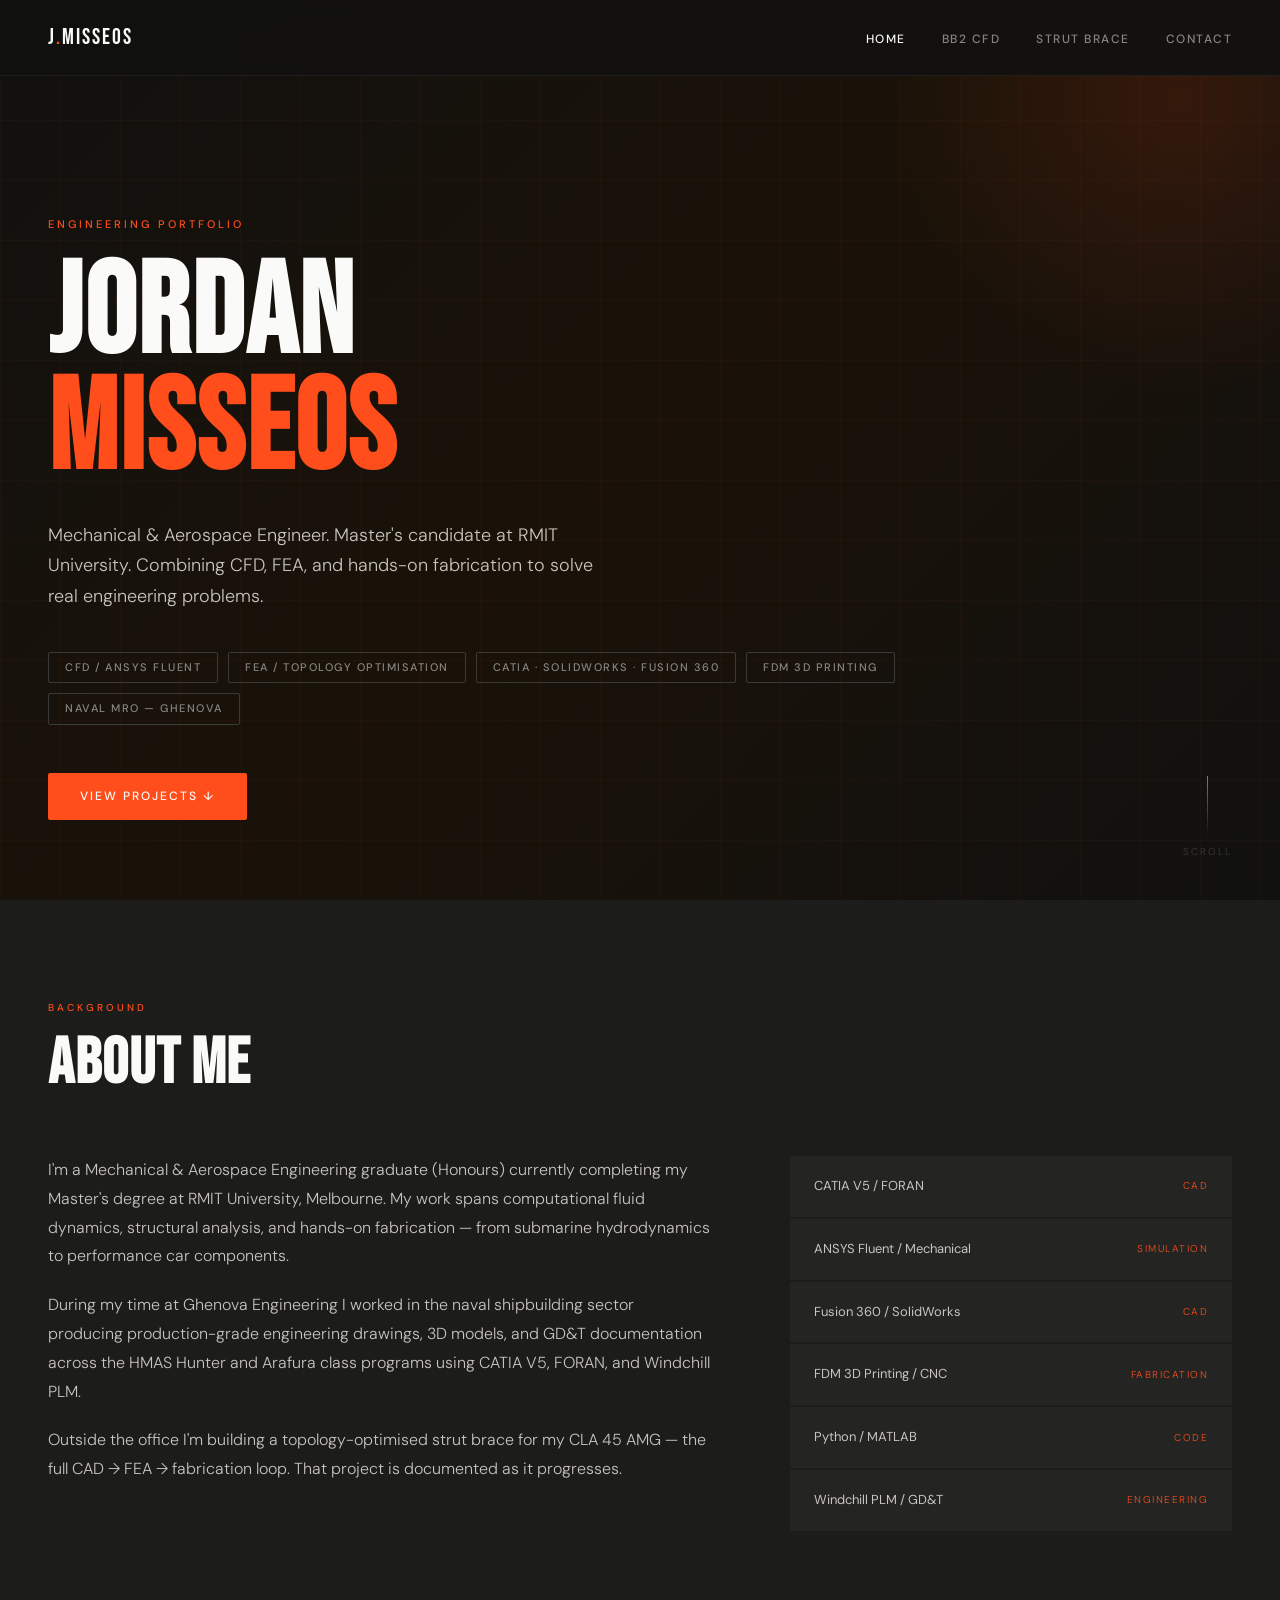
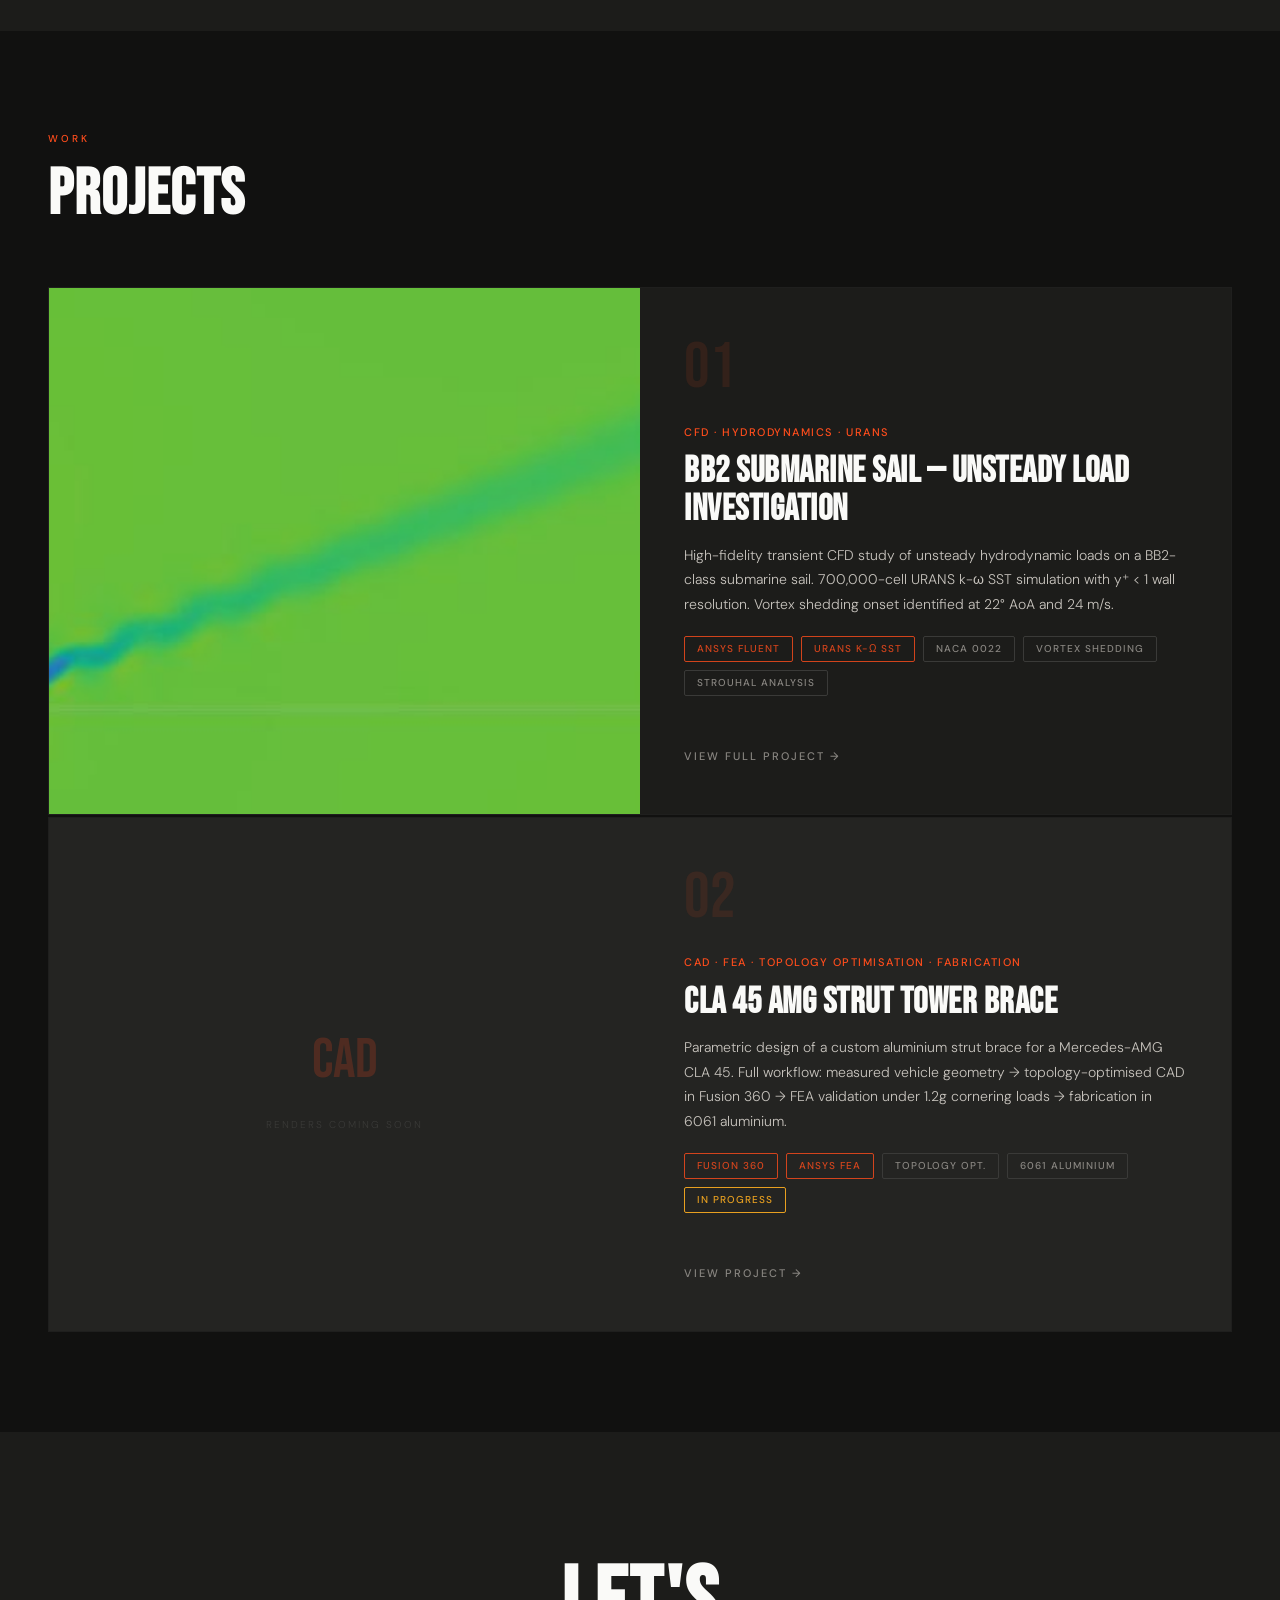
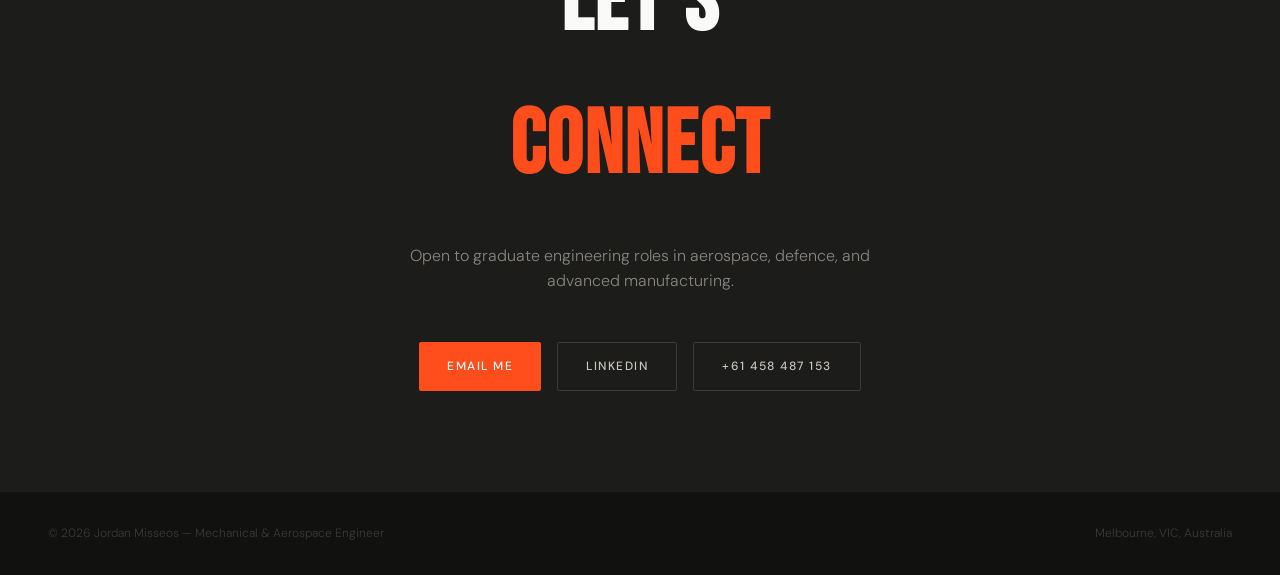
==== commit fcc8c62f: "Add files via upload" ====
--- a/index.html
+++ b/index.html
@@ -6,477 +6,178 @@
 <title>Jordan Misseos — Engineering Portfolio</title>
 <link rel="preconnect" href="https://fonts.googleapis.com">
 <link rel="preconnect" href="https://fonts.gstatic.com" crossorigin>
-<link href="https://fonts.googleapis.com/css2?family=Bebas+Neue&family=DM+Sans:ital,opsz,wght@0,9..40,300;0,9..40,400;0,9..40,500;1,9..40,300&family=DM+Mono:wght@400;500&display=swap" rel="stylesheet">
+<link href="https://fonts.googleapis.com/css2?family=Bebas+Neue&family=DM+Sans:ital,opsz,wght@0,9..40,300;0,9..40,400;0,9..40,500&family=DM+Mono:wght@400;500&display=swap" rel="stylesheet">
 <style>
-  *, *::before, *::after { box-sizing: border-box; margin: 0; padding: 0; }
-
-  :root {
-    --black: #111110;
-    --off-black: #1C1C1A;
-    --dark: #242422;
-    --warm-gray: #3A3A38;
-    --mid: #888580;
-    --light: #C8C4BE;
-    --off-white: #F5F0EB;
-    --white: #FAFAF8;
-    --orange: #FF4D1C;
-    --orange-dim: #CC3A12;
-    --amber: #E8A020;
-  }
-
-  html { scroll-behavior: smooth; }
-
-  body {
-    background: var(--black);
-    color: var(--off-white);
-    font-family: 'DM Sans', sans-serif;
-    font-weight: 300;
-    line-height: 1.6;
-    overflow-x: hidden;
-  }
-
-  /* ── NAV ── */
-  nav {
-    position: fixed; top: 0; left: 0; right: 0; z-index: 100;
-    display: flex; align-items: center; justify-content: space-between;
-    padding: 20px 48px;
-    background: rgba(17,17,16,0.85);
-    backdrop-filter: blur(12px);
-    border-bottom: 1px solid rgba(255,255,255,0.06);
-  }
-  .nav-logo {
-    font-family: 'Bebas Neue', sans-serif;
-    font-size: 22px;
-    letter-spacing: 2px;
-    color: var(--white);
-    text-decoration: none;
-  }
-  .nav-logo span { color: var(--orange); }
-  .nav-links { display: flex; gap: 36px; list-style: none; }
-  .nav-links a {
-    font-size: 12px; font-weight: 500; letter-spacing: 1.5px;
-    text-transform: uppercase; color: var(--mid);
-    text-decoration: none; transition: color 0.2s;
-  }
-  .nav-links a:hover { color: var(--white); }
-
-  /* ── HERO ── */
-  .hero {
-    min-height: 100vh;
-    display: flex; flex-direction: column; justify-content: flex-end;
-    padding: 0 48px 80px;
-    position: relative;
-    overflow: hidden;
-  }
-  .hero-bg {
-    position: absolute; inset: 0; z-index: 0;
-    background: linear-gradient(135deg, #111110 0%, #1a1208 50%, #111110 100%);
-  }
-  .hero-grid {
-    position: absolute; inset: 0; z-index: 0;
-    background-image:
-      linear-gradient(rgba(255,77,28,0.04) 1px, transparent 1px),
-      linear-gradient(90deg, rgba(255,77,28,0.04) 1px, transparent 1px);
-    background-size: 60px 60px;
-  }
-  .hero-accent {
-    position: absolute; top: -200px; right: -200px;
-    width: 600px; height: 600px; border-radius: 50%;
-    background: radial-gradient(circle, rgba(255,77,28,0.12) 0%, transparent 70%);
-    z-index: 0;
-  }
-  .hero-content { position: relative; z-index: 1; max-width: 900px; }
-  .hero-eyebrow {
-    font-size: 11px; font-weight: 500; letter-spacing: 3px;
-    text-transform: uppercase; color: var(--orange);
-    margin-bottom: 24px;
-  }
-  .hero-name {
-    font-family: 'Bebas Neue', sans-serif;
-    font-size: clamp(72px, 10vw, 140px);
-    line-height: 0.9;
-    color: var(--white);
-    letter-spacing: 2px;
-    margin-bottom: 32px;
-  }
-  .hero-name span { color: var(--orange); }
-  .hero-desc {
-    font-size: 18px; font-weight: 300; color: var(--light);
-    max-width: 560px; line-height: 1.7; margin-bottom: 48px;
-  }
-  .hero-tags { display: flex; flex-wrap: wrap; gap: 10px; margin-bottom: 48px; }
-  .hero-tag {
-    font-size: 11px; font-weight: 500; letter-spacing: 1.5px;
-    text-transform: uppercase; color: var(--mid);
-    border: 1px solid var(--warm-gray);
-    padding: 6px 16px; border-radius: 2px;
-  }
-  .hero-cta {
-    display: inline-flex; align-items: center; gap: 12px;
-    background: var(--orange); color: var(--white);
-    font-size: 12px; font-weight: 500; letter-spacing: 2px;
-    text-transform: uppercase; text-decoration: none;
-    padding: 14px 32px; border-radius: 2px;
-    transition: background 0.2s;
-  }
-  .hero-cta:hover { background: var(--orange-dim); }
-  .hero-scroll {
-    position: absolute; bottom: 40px; right: 48px; z-index: 1;
-    display: flex; flex-direction: column; align-items: center; gap: 8px;
-    font-size: 10px; letter-spacing: 2px; text-transform: uppercase;
-    color: var(--warm-gray);
-  }
-  .scroll-line {
-    width: 1px; height: 60px;
-    background: linear-gradient(to bottom, var(--orange), transparent);
-    animation: scrollpulse 2s ease-in-out infinite;
-  }
-  @keyframes scrollpulse { 0%,100%{opacity:0.4} 50%{opacity:1} }
-
-  /* ── SECTION BASE ── */
-  section { padding: 120px 48px; }
-  .section-label {
-    font-size: 10px; font-weight: 500; letter-spacing: 3px;
-    text-transform: uppercase; color: var(--orange);
-    margin-bottom: 16px;
-  }
-  .section-title {
-    font-family: 'Bebas Neue', sans-serif;
-    font-size: clamp(40px, 5vw, 72px);
-    line-height: 1; letter-spacing: 1px;
-    color: var(--white); margin-bottom: 60px;
-  }
-
-  /* ── ABOUT ── */
-  #about { background: var(--off-black); }
-  .about-grid {
-    display: grid; grid-template-columns: 1fr 1fr; gap: 80px;
-    align-items: start;
-  }
-  .about-text p {
-    font-size: 16px; color: var(--light); line-height: 1.8;
-    margin-bottom: 20px;
-  }
-  .about-stats {
-    display: grid; grid-template-columns: 1fr 1fr; gap: 2px;
-  }
-  .stat-box {
-    background: var(--dark); padding: 32px 28px;
-  }
-  .stat-val {
-    font-family: 'Bebas Neue', sans-serif;
-    font-size: 52px; color: var(--orange);
-    line-height: 1; margin-bottom: 8px;
-  }
-  .stat-label {
-    font-size: 11px; font-weight: 500; letter-spacing: 1.5px;
-    text-transform: uppercase; color: var(--mid);
-  }
-
-  /* ── PROJECT HERO ── */
-  #projects { background: var(--black); }
-  .project-hero {
-    display: grid; grid-template-columns: 1fr 1fr; gap: 0;
-    border: 1px solid var(--warm-gray);
-    margin-bottom: 2px;
-  }
-  .project-hero-image {
-    background: var(--dark);
-    overflow: hidden; position: relative;
-    min-height: 400px;
-  }
-  .project-hero-image img {
-    width: 100%; height: 100%; object-fit: cover;
-    filter: brightness(0.85);
-    transition: transform 0.6s ease, filter 0.6s ease;
-  }
-  .project-hero:hover .project-hero-image img {
-    transform: scale(1.03); filter: brightness(1);
-  }
-  .project-hero-content {
-    padding: 52px 48px; background: var(--off-black);
-    display: flex; flex-direction: column; justify-content: space-between;
-  }
-  .project-number {
-    font-family: 'Bebas Neue', sans-serif;
-    font-size: 80px; color: rgba(255,77,28,0.12);
-    line-height: 1; margin-bottom: 24px;
-  }
-  .project-title {
-    font-family: 'Bebas Neue', sans-serif;
-    font-size: 42px; line-height: 1.05;
-    color: var(--white); margin-bottom: 16px; letter-spacing: 0.5px;
-  }
-  .project-subtitle {
-    font-size: 13px; font-weight: 500; letter-spacing: 1.5px;
-    text-transform: uppercase; color: var(--orange);
-    margin-bottom: 20px;
-  }
-  .project-desc {
-    font-size: 15px; color: var(--light); line-height: 1.75;
-    margin-bottom: 32px;
-  }
-  .project-tags { display: flex; flex-wrap: wrap; gap: 8px; margin-bottom: 32px; }
-  .tag {
-    font-size: 10px; font-weight: 500; letter-spacing: 1px;
-    text-transform: uppercase; color: var(--mid);
-    border: 1px solid var(--warm-gray); padding: 4px 12px; border-radius: 2px;
-  }
-  .tag.hot { color: var(--orange); border-color: var(--orange); opacity: 0.8; }
-  .btn-outline {
-    display: inline-flex; align-items: center; gap: 8px;
-    font-size: 11px; font-weight: 500; letter-spacing: 2px;
-    text-transform: uppercase; color: var(--white);
-    border: 1px solid var(--warm-gray); padding: 12px 24px; border-radius: 2px;
-    text-decoration: none; transition: all 0.2s; width: fit-content;
-  }
-  .btn-outline:hover { border-color: var(--orange); color: var(--orange); }
-
-  /* ── CFD DETAIL SECTION ── */
-  #cfd-detail { background: var(--off-black); }
-  .detail-intro {
-    max-width: 720px; font-size: 16px; color: var(--light);
-    line-height: 1.8; margin-bottom: 80px;
-  }
-
-  /* Key results bar */
-  .results-bar {
-    display: grid; grid-template-columns: repeat(4, 1fr);
-    gap: 2px; margin-bottom: 80px;
-  }
-  .result-item {
-    background: var(--dark); padding: 28px 24px;
-    border-top: 2px solid var(--orange);
-  }
-  .result-val {
-    font-family: 'DM Mono', monospace;
-    font-size: 28px; color: var(--white);
-    margin-bottom: 6px;
-  }
-  .result-key {
-    font-size: 10px; font-weight: 500; letter-spacing: 1.5px;
-    text-transform: uppercase; color: var(--mid);
-    margin-bottom: 4px;
-  }
-  .result-note {
-    font-size: 12px; color: var(--warm-gray);
-    font-style: italic;
-  }
-
-  /* Methodology steps */
-  .method-steps {
-    display: grid; grid-template-columns: repeat(3, 1fr);
-    gap: 2px; margin-bottom: 80px;
-  }
-  .method-step {
-    background: var(--dark); padding: 36px 28px;
-    position: relative; overflow: hidden;
-  }
-  .method-step::before {
-    content: ''; position: absolute;
-    top: 0; left: 0; right: 0; height: 2px;
-    background: var(--warm-gray);
-    transition: background 0.3s;
-  }
-  .method-step:hover::before { background: var(--orange); }
-  .step-num {
-    font-family: 'DM Mono', monospace;
-    font-size: 11px; color: var(--orange);
-    margin-bottom: 16px; letter-spacing: 1px;
-  }
-  .step-title {
-    font-family: 'Bebas Neue', sans-serif;
-    font-size: 22px; color: var(--white);
-    margin-bottom: 12px; letter-spacing: 0.5px;
-  }
-  .step-desc {
-    font-size: 13px; color: var(--mid); line-height: 1.7;
-  }
-
-  /* Image gallery */
-  .gallery-title {
-    font-family: 'Bebas Neue', sans-serif;
-    font-size: 28px; color: var(--white);
-    letter-spacing: 1px; margin-bottom: 24px;
-    padding-bottom: 16px; border-bottom: 1px solid var(--warm-gray);
-  }
-  .gallery-grid {
-    display: grid; gap: 2px; margin-bottom: 60px;
-  }
-  .gallery-grid.two-col { grid-template-columns: 1fr 1fr; }
-  .gallery-grid.three-col { grid-template-columns: 1fr 1fr 1fr; }
-  .gallery-item {
-    background: var(--dark); overflow: hidden;
-    position: relative;
-  }
-  .gallery-item img {
-    width: 100%; display: block;
-    filter: brightness(0.9);
-    transition: filter 0.3s, transform 0.4s;
-  }
-  .gallery-item:hover img {
-    filter: brightness(1.05); transform: scale(1.02);
-  }
-  .gallery-caption {
-    padding: 16px 20px; background: var(--dark);
-  }
-  .gallery-caption-title {
-    font-size: 12px; font-weight: 500; color: var(--light);
-    margin-bottom: 4px;
-  }
-  .gallery-caption-sub {
-    font-family: 'DM Mono', monospace;
-    font-size: 11px; color: var(--mid);
-  }
-
-  /* Mesh convergence table */
-  .data-table {
-    width: 100%; border-collapse: collapse;
-    font-family: 'DM Mono', monospace; font-size: 13px;
-    margin-bottom: 60px;
-  }
-  .data-table th {
-    text-align: left; padding: 14px 20px;
-    font-size: 10px; font-weight: 500; letter-spacing: 1.5px;
-    text-transform: uppercase; color: var(--orange);
-    background: var(--dark); border-bottom: 1px solid var(--warm-gray);
-  }
-  .data-table td {
-    padding: 14px 20px; color: var(--light);
-    border-bottom: 1px solid rgba(255,255,255,0.04);
-  }
-  .data-table tr:hover td { background: rgba(255,255,255,0.02); }
-  .data-table tr.best td { color: var(--white); }
-  .data-table tr.best td:first-child { color: var(--orange); }
-  .data-table .good { color: #4CAF50; }
-  .data-table .warn { color: var(--amber); }
-  .data-table .bad { color: #ef5350; }
-
-  /* Findings */
-  .findings-grid {
-    display: grid; grid-template-columns: 1fr 1fr; gap: 2px;
-  }
-  .finding {
-    background: var(--dark); padding: 36px 32px;
-  }
-  .finding-icon {
-    width: 36px; height: 36px; border-radius: 50%;
-    background: rgba(255,77,28,0.15);
-    display: flex; align-items: center; justify-content: center;
-    margin-bottom: 20px;
-  }
-  .finding-icon svg { width: 16px; height: 16px; }
-  .finding-title {
-    font-family: 'Bebas Neue', sans-serif;
-    font-size: 20px; color: var(--white);
-    letter-spacing: 0.5px; margin-bottom: 12px;
-  }
-  .finding-text {
-    font-size: 14px; color: var(--mid); line-height: 1.7;
-  }
-
-  /* ── SKILLS ── */
-  #skills { background: var(--black); }
-  .skills-grid {
-    display: grid; grid-template-columns: repeat(4, 1fr); gap: 2px;
-  }
-  .skill-group { background: var(--off-black); padding: 36px 28px; }
-  .skill-group-title {
-    font-size: 10px; font-weight: 500; letter-spacing: 2px;
-    text-transform: uppercase; color: var(--orange);
-    margin-bottom: 20px;
-  }
-  .skill-item {
-    font-size: 14px; color: var(--light);
-    padding: 8px 0; border-bottom: 1px solid rgba(255,255,255,0.04);
-  }
-  .skill-item:last-child { border-bottom: none; }
-
-  /* ── CONTACT ── */
-  #contact {
-    background: var(--off-black);
-    text-align: center; padding: 120px 48px;
-  }
-  .contact-title {
-    font-family: 'Bebas Neue', sans-serif;
-    font-size: clamp(48px, 7vw, 100px);
-    color: var(--white); margin-bottom: 24px;
-    letter-spacing: 2px;
-  }
-  .contact-title span { color: var(--orange); }
-  .contact-sub {
-    font-size: 16px; color: var(--mid);
-    margin-bottom: 48px; max-width: 480px; margin-inline: auto;
-  }
-  .contact-links {
-    display: flex; justify-content: center; gap: 16px; flex-wrap: wrap;
-  }
-  .contact-link {
-    display: inline-flex; align-items: center; gap: 10px;
-    font-size: 12px; font-weight: 500; letter-spacing: 1.5px;
-    text-transform: uppercase; text-decoration: none;
-    padding: 14px 28px; border-radius: 2px;
-    transition: all 0.2s;
-  }
-  .contact-link.primary {
-    background: var(--orange); color: var(--white);
-  }
-  .contact-link.primary:hover { background: var(--orange-dim); }
-  .contact-link.secondary {
-    border: 1px solid var(--warm-gray); color: var(--light);
-  }
-  .contact-link.secondary:hover {
-    border-color: var(--orange); color: var(--orange);
-  }
-
-  /* ── FOOTER ── */
-  footer {
-    background: var(--black); padding: 32px 48px;
-    display: flex; justify-content: space-between; align-items: center;
-    border-top: 1px solid rgba(255,255,255,0.06);
-  }
-  footer p { font-size: 12px; color: var(--warm-gray); }
-
-  /* ── ANIMATIONS ── */
-  .fade-up {
-    opacity: 0; transform: translateY(32px);
-    transition: opacity 0.7s ease, transform 0.7s ease;
-  }
-  .fade-up.visible { opacity: 1; transform: translateY(0); }
-
-  /* ── RESPONSIVE ── */
-  @media (max-width: 900px) {
-    nav { padding: 16px 24px; }
-    .nav-links { display: none; }
-    section { padding: 80px 24px; }
-    .hero { padding: 0 24px 60px; }
-    .about-grid, .project-hero, .findings-grid { grid-template-columns: 1fr; }
-    .results-bar { grid-template-columns: 1fr 1fr; }
-    .method-steps { grid-template-columns: 1fr; }
-    .skills-grid { grid-template-columns: 1fr 1fr; }
-    .gallery-grid.three-col { grid-template-columns: 1fr 1fr; }
-  }
+*, *::before, *::after { box-sizing: border-box; margin: 0; padding: 0; }
+:root {
+  --black: #111110; --off-black: #1C1C1A; --dark: #242422;
+  --warm-gray: #3A3A38; --mid: #888580; --light: #C8C4BE;
+  --off-white: #F5F0EB; --white: #FAFAF8;
+  --orange: #FF4D1C; --orange-dim: #CC3A12; --amber: #E8A020;
+}
+html { scroll-behavior: smooth; }
+body { background: var(--black); color: var(--off-white);
+  font-family: 'DM Sans', sans-serif; font-weight: 300;
+  line-height: 1.6; overflow-x: hidden; }
+
+nav {
+  position: fixed; top: 0; left: 0; right: 0; z-index: 100;
+  display: flex; align-items: center; justify-content: space-between;
+  padding: 20px 48px;
+  background: rgba(17,17,16,0.9); backdrop-filter: blur(12px);
+  border-bottom: 1px solid rgba(255,255,255,0.06);
+}
+.nav-logo { font-family: 'Bebas Neue', sans-serif; font-size: 22px;
+  letter-spacing: 2px; color: var(--white); text-decoration: none; }
+.nav-logo span { color: var(--orange); }
+.nav-links { display: flex; gap: 36px; list-style: none; }
+.nav-links a { font-size: 12px; font-weight: 500; letter-spacing: 1.5px;
+  text-transform: uppercase; color: var(--mid); text-decoration: none;
+  transition: color 0.2s; }
+.nav-links a:hover, .nav-links a.active { color: var(--white); }
+
+section { padding: 100px 48px; }
+.section-label { font-size: 10px; font-weight: 500; letter-spacing: 3px;
+  text-transform: uppercase; color: var(--orange); margin-bottom: 16px; }
+.section-title { font-family: 'Bebas Neue', sans-serif;
+  font-size: clamp(40px, 5vw, 72px); line-height: 1;
+  letter-spacing: 1px; color: var(--white); margin-bottom: 60px; }
+
+.tag { font-size: 10px; font-weight: 500; letter-spacing: 1px;
+  text-transform: uppercase; color: var(--mid);
+  border: 1px solid var(--warm-gray); padding: 4px 12px; border-radius: 2px; }
+.tag.hot { color: var(--orange); border-color: var(--orange); opacity: 0.8; }
+.tag.wip { color: var(--amber); border-color: var(--amber); }
+
+.btn-outline { display: inline-flex; align-items: center; gap: 8px;
+  font-size: 11px; font-weight: 500; letter-spacing: 2px;
+  text-transform: uppercase; color: var(--white);
+  border: 1px solid var(--warm-gray); padding: 12px 24px; border-radius: 2px;
+  text-decoration: none; transition: all 0.2s; width: fit-content; }
+.btn-outline:hover { border-color: var(--orange); color: var(--orange); }
+
+.btn-primary { display: inline-flex; align-items: center; gap: 10px;
+  background: var(--orange); color: var(--white);
+  font-size: 12px; font-weight: 500; letter-spacing: 2px;
+  text-transform: uppercase; text-decoration: none;
+  padding: 14px 32px; border-radius: 2px; transition: background 0.2s; }
+.btn-primary:hover { background: var(--orange-dim); }
+
+footer { background: var(--black); padding: 32px 48px;
+  display: flex; justify-content: space-between; align-items: center;
+  border-top: 1px solid rgba(255,255,255,0.06); }
+footer p { font-size: 12px; color: var(--warm-gray); }
+
+.fade-up { opacity: 0; transform: translateY(28px);
+  transition: opacity 0.7s ease, transform 0.7s ease; }
+.fade-up.visible { opacity: 1; transform: translateY(0); }
+
+@media (max-width: 900px) {
+  nav { padding: 16px 24px; }
+  .nav-links { display: none; }
+  section { padding: 70px 24px; }
+}
+
+.hero { min-height: 100vh; display: flex; flex-direction: column;
+  justify-content: flex-end; padding: 0 48px 80px; position: relative; overflow: hidden; }
+.hero-bg { position: absolute; inset: 0; z-index: 0;
+  background: linear-gradient(135deg, #111110 0%, #1a1208 50%, #111110 100%); }
+.hero-grid { position: absolute; inset: 0; z-index: 0;
+  background-image: linear-gradient(rgba(255,77,28,0.04) 1px, transparent 1px),
+    linear-gradient(90deg, rgba(255,77,28,0.04) 1px, transparent 1px);
+  background-size: 60px 60px; }
+.hero-accent { position: absolute; top: -200px; right: -200px;
+  width: 600px; height: 600px; border-radius: 50%;
+  background: radial-gradient(circle, rgba(255,77,28,0.12) 0%, transparent 70%); z-index: 0; }
+.hero-content { position: relative; z-index: 1; max-width: 900px; }
+.hero-eyebrow { font-size: 11px; font-weight: 500; letter-spacing: 3px;
+  text-transform: uppercase; color: var(--orange); margin-bottom: 24px; }
+.hero-name { font-family: 'Bebas Neue', sans-serif;
+  font-size: clamp(72px, 10vw, 140px); line-height: 0.9;
+  color: var(--white); letter-spacing: 2px; margin-bottom: 32px; }
+.hero-name span { color: var(--orange); }
+.hero-desc { font-size: 18px; font-weight: 300; color: var(--light);
+  max-width: 560px; line-height: 1.7; margin-bottom: 40px; }
+.hero-tags { display: flex; flex-wrap: wrap; gap: 10px; margin-bottom: 48px; }
+.hero-tag { font-size: 11px; font-weight: 500; letter-spacing: 1.5px;
+  text-transform: uppercase; color: var(--mid);
+  border: 1px solid var(--warm-gray); padding: 6px 16px; border-radius: 2px; }
+.hero-scroll { position: absolute; bottom: 40px; right: 48px; z-index: 1;
+  display: flex; flex-direction: column; align-items: center; gap: 8px;
+  font-size: 10px; letter-spacing: 2px; text-transform: uppercase; color: var(--warm-gray); }
+.scroll-line { width: 1px; height: 60px;
+  background: linear-gradient(to bottom, var(--orange), transparent);
+  animation: scrollpulse 2s ease-in-out infinite; }
+@keyframes scrollpulse { 0%,100%{opacity:0.4} 50%{opacity:1} }
+
+#about { background: var(--off-black); }
+.about-grid { display: grid; grid-template-columns: 3fr 2fr; gap: 80px; align-items: start; }
+.about-text p { font-size: 16px; color: var(--light); line-height: 1.8; margin-bottom: 20px; }
+.about-skills { display: flex; flex-direction: column; gap: 2px; }
+.skill-row { background: var(--dark); padding: 20px 24px;
+  display: flex; align-items: center; justify-content: space-between; }
+.skill-name { font-size: 13px; color: var(--light); font-weight: 400; }
+.skill-cat { font-size: 10px; letter-spacing: 1.5px; text-transform: uppercase; color: var(--orange); }
+
+#projects { background: var(--black); }
+.projects-grid { display: flex; flex-direction: column; gap: 2px; }
+.project-card { display: grid; grid-template-columns: 1fr 1fr; gap: 0;
+  border: 1px solid rgba(255,255,255,0.06); text-decoration: none;
+  transition: border-color 0.3s; }
+.project-card:hover { border-color: var(--orange); }
+.project-card:nth-child(even) { direction: rtl; }
+.project-card:nth-child(even) > * { direction: ltr; }
+.project-card-image { overflow: hidden; position: relative; min-height: 320px; background: var(--dark); }
+.project-card-image img { width: 100%; height: 100%; object-fit: cover;
+  filter: brightness(0.75); transition: transform 0.5s ease, filter 0.5s ease; }
+.project-card:hover .project-card-image img { transform: scale(1.04); filter: brightness(0.95); }
+.project-card-image .placeholder { width: 100%; height: 100%; min-height: 320px;
+  display: flex; flex-direction: column; align-items: center; justify-content: center;
+  background: var(--dark); gap: 12px; }
+.project-card-content { padding: 48px 44px; background: var(--off-black);
+  display: flex; flex-direction: column; justify-content: space-between; gap: 24px; }
+.project-num { font-family: 'Bebas Neue', sans-serif;
+  font-size: 64px; color: rgba(255,77,28,0.1); line-height: 1; }
+.project-meta { }
+.project-subtitle-tag { font-size: 11px; font-weight: 500; letter-spacing: 1.5px;
+  text-transform: uppercase; color: var(--orange); margin-bottom: 12px; }
+.project-card-title { font-family: 'Bebas Neue', sans-serif;
+  font-size: 36px; line-height: 1.05; color: var(--white);
+  letter-spacing: 0.5px; margin-bottom: 14px; }
+.project-card-desc { font-size: 14px; color: var(--light); line-height: 1.75; margin-bottom: 20px; }
+.project-tags { display: flex; flex-wrap: wrap; gap: 8px; margin-bottom: 28px; }
+.project-arrow { font-size: 11px; font-weight: 500; letter-spacing: 2px;
+  text-transform: uppercase; color: var(--mid); transition: color 0.2s; }
+.project-card:hover .project-arrow { color: var(--orange); }
+
+#contact { background: var(--off-black); text-align: center; }
+.contact-title { font-family: 'Bebas Neue', sans-serif;
+  font-size: clamp(48px, 7vw, 100px); color: var(--white);
+  margin-bottom: 24px; letter-spacing: 2px; }
+.contact-title span { color: var(--orange); }
+.contact-sub { font-size: 16px; color: var(--mid);
+  margin-bottom: 48px; max-width: 480px; margin-inline: auto; }
+.contact-links { display: flex; justify-content: center; gap: 16px; flex-wrap: wrap; }
+.contact-link { display: inline-flex; align-items: center; gap: 10px;
+  font-size: 12px; font-weight: 500; letter-spacing: 1.5px;
+  text-transform: uppercase; text-decoration: none;
+  padding: 14px 28px; border-radius: 2px; transition: all 0.2s; }
+.contact-link.primary { background: var(--orange); color: var(--white); }
+.contact-link.primary:hover { background: var(--orange-dim); }
+.contact-link.secondary { border: 1px solid var(--warm-gray); color: var(--light); }
+.contact-link.secondary:hover { border-color: var(--orange); color: var(--orange); }
+@media (max-width: 900px) {
+  .hero { padding: 0 24px 60px; }
+  .about-grid, .project-card { grid-template-columns: 1fr; }
+  .project-card:nth-child(even) { direction: ltr; }
+}
 </style>
 </head>
 <body>
-
-<!-- NAV -->
-<nav>
-  <a href="#" class="nav-logo">J<span>.</span>MISSEOS</a>
-  <ul class="nav-links">
-    <li><a href="#about">About</a></li>
-    <li><a href="#projects">Projects</a></li>
-    <li><a href="#cfd-detail">BB2 CFD</a></li>
-    <li><a href="#skills">Skills</a></li>
-    <li><a href="#contact">Contact</a></li>
-  </ul>
-</nav>
-
-<!-- HERO -->
+<nav><a href="index.html" class="nav-logo">J<span>.</span>MISSEOS</a><ul class="nav-links"><li><a href="index.html" class="active">Home</a></li><li><a href="bb2-cfd.html" class="">BB2 CFD</a></li><li><a href="strut-brace.html" class="">Strut Brace</a></li><li><a href="#contact" class="">Contact</a></li></ul></nav>
+
 <section class="hero">
-  <div class="hero-bg"></div>
-  <div class="hero-grid"></div>
-  <div class="hero-accent"></div>
+  <div class="hero-bg"></div><div class="hero-grid"></div><div class="hero-accent"></div>
   <div class="hero-content fade-up">
     <p class="hero-eyebrow">Engineering Portfolio</p>
     <h1 class="hero-name">Jordan<br><span>Misseos</span></h1>
@@ -484,365 +185,90 @@
     <div class="hero-tags">
       <span class="hero-tag">CFD / ANSYS Fluent</span>
       <span class="hero-tag">FEA / Topology Optimisation</span>
-      <span class="hero-tag">CAD — CATIA · SolidWorks · Fusion 360</span>
+      <span class="hero-tag">CATIA · SolidWorks · Fusion 360</span>
       <span class="hero-tag">FDM 3D Printing</span>
       <span class="hero-tag">Naval MRO — Ghenova</span>
     </div>
-    <a href="#projects" class="hero-cta">View Projects ↓</a>
-  </div>
-  <div class="hero-scroll">
-    <div class="scroll-line"></div>
-    Scroll
-  </div>
-</section>
-
-<!-- ABOUT -->
+    <a href="#projects" class="btn-primary">View Projects ↓</a>
+  </div>
+  <div class="hero-scroll"><div class="scroll-line"></div>Scroll</div>
+</section>
+
 <section id="about">
   <p class="section-label fade-up">Background</p>
   <h2 class="section-title fade-up">About Me</h2>
   <div class="about-grid fade-up">
     <div class="about-text">
       <p>I'm a Mechanical &amp; Aerospace Engineering graduate (Honours) currently completing my Master's degree at RMIT University, Melbourne. My work spans computational fluid dynamics, structural analysis, and hands-on fabrication — from submarine hydrodynamics to performance car components.</p>
-      <p>During my time at Ghenova Engineering, I worked in the naval shipbuilding sector producing production-grade engineering drawings, 3D models, and GD&T documentation across the HMAS Hunter and Arafura class programs using CATIA V5, FORAN, and Windchill PLM.</p>
-      <p>Outside the office I'm building a topology-optimised strut brace for my CLA 45 AMG — the full CAD → FEA → fabrication loop running on my garage floor. That project is currently in progress and will be documented here as it develops.</p>
+      <p>During my time at Ghenova Engineering I worked in the naval shipbuilding sector producing production-grade engineering drawings, 3D models, and GD&amp;T documentation across the HMAS Hunter and Arafura class programs using CATIA V5, FORAN, and Windchill PLM.</p>
+      <p>Outside the office I'm building a topology-optimised strut brace for my CLA 45 AMG — the full CAD → FEA → fabrication loop. That project is documented as it progresses.</p>
     </div>
-    <div class="about-stats">
-      <div class="stat-box">
-        <div class="stat-val">700K</div>
-        <div class="stat-label">CFD mesh cells</div>
-      </div>
-      <div class="stat-box">
-        <div class="stat-val">0.4%</div>
-        <div class="stat-label">Final mesh error</div>
-      </div>
-      <div class="stat-box">
-        <div class="stat-val">22°</div>
-        <div class="stat-label">AoA vortex onset</div>
-      </div>
-      <div class="stat-box">
-        <div class="stat-val">2×</div>
-        <div class="stat-label">Degrees in progress</div>
-      </div>
+    <div class="about-skills">
+      <div class="skill-row"><span class="skill-name">CATIA V5 / FORAN</span><span class="skill-cat">CAD</span></div>
+      <div class="skill-row"><span class="skill-name">ANSYS Fluent / Mechanical</span><span class="skill-cat">Simulation</span></div>
+      <div class="skill-row"><span class="skill-name">Fusion 360 / SolidWorks</span><span class="skill-cat">CAD</span></div>
+      <div class="skill-row"><span class="skill-name">FDM 3D Printing / CNC</span><span class="skill-cat">Fabrication</span></div>
+      <div class="skill-row"><span class="skill-name">Python / MATLAB</span><span class="skill-cat">Code</span></div>
+      <div class="skill-row"><span class="skill-name">Windchill PLM / GD&amp;T</span><span class="skill-cat">Engineering</span></div>
     </div>
   </div>
 </section>
 
-<!-- PROJECTS -->
 <section id="projects">
   <p class="section-label fade-up">Work</p>
   <h2 class="section-title fade-up">Projects</h2>
-
-  <!-- Project 1: BB2 CFD -->
-  <div class="project-hero fade-up">
-    <div class="project-hero-image">
-      <img src="[data-uri]" alt="Velocity contour at 24m/s 22deg AoA">
-    </div>
-    <div class="project-hero-content">
-      <div>
-        <div class="project-number">01</div>
-        <p class="project-subtitle">CFD · Hydrodynamics · URANS</p>
-        <h3 class="project-title">BB2 Submarine Sail — Unsteady Load Investigation</h3>
-        <p class="project-desc">High-fidelity transient CFD study investigating Reynolds number effects on unsteady hydrodynamic loads acting on the sail of the BB2 submarine. Mesh convergence reduced velocity error from 7.5% to 0.4% across a 700,000-cell domain with y⁺ &lt; 1 wall resolution.</p>
-        <div class="project-tags">
-          <span class="tag hot">ANSYS Fluent</span>
-          <span class="tag hot">URANS k-ω SST</span>
-          <span class="tag">NACA 0022</span>
-          <span class="tag">Strouhal Analysis</span>
-          <span class="tag">Mesh Convergence</span>
-          <span class="tag">Vortex Shedding</span>
+  <div class="projects-grid">
+
+    <a href="bb2-cfd.html" class="project-card fade-up">
+      <div class="project-card-image">
+        <img src="[data-uri]" alt="BB2 velocity contour">
+      </div>
+      <div class="project-card-content">
+        <div class="project-num">01</div>
+        <div class="project-meta">
+          <p class="project-subtitle-tag">CFD · Hydrodynamics · URANS</p>
+          <h3 class="project-card-title">BB2 Submarine Sail — Unsteady Load Investigation</h3>
+          <p class="project-card-desc">High-fidelity transient CFD study of unsteady hydrodynamic loads on a BB2-class submarine sail. 700,000-cell URANS k-ω SST simulation with y⁺ &lt; 1 wall resolution. Vortex shedding onset identified at 22° AoA and 24 m/s.</p>
+          <div class="project-tags">
+            <span class="tag hot">ANSYS Fluent</span>
+            <span class="tag hot">URANS k-ω SST</span>
+            <span class="tag">NACA 0022</span>
+            <span class="tag">Vortex Shedding</span>
+            <span class="tag">Strouhal Analysis</span>
+          </div>
         </div>
-      </div>
-      <a href="#cfd-detail" class="btn-outline">Full Project Detail ↓</a>
-    </div>
-  </div>
-
-  <!-- Project 2: Strut Brace (WIP) -->
-  <div class="project-hero fade-up" style="flex-direction: row-reverse;">
-    <div class="project-hero-content" style="background: var(--dark);">
-      <div>
-        <div class="project-number">02</div>
-        <p class="project-subtitle">CAD · FEA · Topology Optimisation · Fabrication</p>
-        <h3 class="project-title">CLA 45 AMG Strut Tower Brace</h3>
-        <p class="project-desc">Parametric design of a custom aluminium strut brace for a Mercedes-AMG CLA 45. The workflow runs from measured vehicle geometry through topology optimisation in Fusion 360, FEA validation under 1.2g cornering loads, and fabrication in 6061 aluminium.</p>
-        <div class="project-tags">
-          <span class="tag hot">Fusion 360</span>
-          <span class="tag hot">ANSYS FEA</span>
-          <span class="tag">Topology Opt.</span>
-          <span class="tag">6061 Aluminium</span>
-          <span class="tag">Welded Flange</span>
-          <span class="tag" style="color:var(--amber);border-color:var(--amber);">In Progress</span>
+        <p class="project-arrow">View Full Project →</p>
+      </div>
+    </a>
+
+    <a href="strut-brace.html" class="project-card fade-up">
+      <div class="project-card-content" style="background: var(--dark);">
+        <div class="project-num">02</div>
+        <div class="project-meta">
+          <p class="project-subtitle-tag">CAD · FEA · Topology Optimisation · Fabrication</p>
+          <h3 class="project-card-title">CLA 45 AMG Strut Tower Brace</h3>
+          <p class="project-card-desc">Parametric design of a custom aluminium strut brace for a Mercedes-AMG CLA 45. Full workflow: measured vehicle geometry → topology-optimised CAD in Fusion 360 → FEA validation under 1.2g cornering loads → fabrication in 6061 aluminium.</p>
+          <div class="project-tags">
+            <span class="tag hot">Fusion 360</span>
+            <span class="tag hot">ANSYS FEA</span>
+            <span class="tag">Topology Opt.</span>
+            <span class="tag">6061 Aluminium</span>
+            <span class="tag wip">In Progress</span>
+          </div>
         </div>
-      </div>
-      <a href="#contact" class="btn-outline">Updates Coming Soon</a>
-    </div>
-    <div class="project-hero-image" style="background: var(--warm-gray); display:flex; align-items:center; justify-content:center;">
-      <div style="text-align:center; padding: 40px;">
-        <div style="font-family:'Bebas Neue',sans-serif; font-size:48px; color:rgba(255,77,28,0.3); margin-bottom:16px;">CAD</div>
-        <div style="font-size:11px; letter-spacing:2px; text-transform:uppercase; color:var(--warm-gray);">Renders coming soon</div>
-      </div>
-    </div>
-  </div>
-</section>
-
-<!-- CFD DETAIL -->
-<section id="cfd-detail">
-  <p class="section-label fade-up">Deep Dive</p>
-  <h2 class="section-title fade-up">BB2 CFD Study</h2>
-
-  <p class="detail-intro fade-up">
-    Investigating the onset conditions for unsteady hydrodynamic loads on a BB2-class submarine sail using URANS CFD. The study establishes operating envelopes where periodic vortex shedding becomes structurally significant — directly relevant to manoeuvring stability and control surface authority.
-  </p>
-
-  <!-- Key results -->
-  <div class="results-bar fade-up">
-    <div class="result-item">
-      <div class="result-key">Mesh cells</div>
-      <div class="result-val">700,000</div>
-      <div class="result-note">Final converged mesh</div>
-    </div>
-    <div class="result-item">
-      <div class="result-key">Velocity error</div>
-      <div class="result-val">0.004</div>
-      <div class="result-note">Down from 0.075 coarse</div>
-    </div>
-    <div class="result-item">
-      <div class="result-key">Vortex onset AoA</div>
-      <div class="result-val">22°</div>
-      <div class="result-note">at 24 m/s freestream</div>
-    </div>
-    <div class="result-item">
-      <div class="result-key">Strouhal range</div>
-      <div class="result-val">0.1–0.25</div>
-      <div class="result-note">NACA 0022 post-stall</div>
-    </div>
-  </div>
-
-  <!-- Methodology -->
-  <div class="gallery-title fade-up">Methodology</div>
-  <div class="method-steps fade-up">
-    <div class="method-step">
-      <div class="step-num">01 / Validation</div>
-      <div class="step-title">Cylinder Benchmark</div>
-      <div class="step-desc">Transient solver validated against canonical von Kármán vortex shedding on a 2D cylinder at Re ≈ 10⁴–10⁵. Strouhal number recovered within St = 0.21 ± 0.02, confirming solver fidelity before proceeding to complex geometry.</div>
-    </div>
-    <div class="method-step">
-      <div class="step-num">02 / Mesh</div>
-      <div class="step-title">Convergence Study</div>
-      <div class="step-desc">Systematic refinement from 43,750 to 700,000 cells. y⁺ &lt; 1 maintained throughout using structured boundary-layer inflation with first layer height of 6.28 × 10⁻⁶ m. PISO pressure-velocity coupling with 0.001 s timestep.</div>
-    </div>
-    <div class="method-step">
-      <div class="step-num">03 / Simulation</div>
-      <div class="step-title">Transient URANS</div>
-      <div class="step-desc">k-ω SST turbulence model. 4,000 timesteps × 0.001 s. AoA swept 0°–22°, velocity 6–24 m/s. Unsteady vortex shedding emerged only at 22° AoA and 24 m/s — periodic fluctuations confirmed in both Cl and Cd.</div>
-    </div>
-  </div>
-
-  <!-- Mesh images -->
-  <div class="gallery-title fade-up">Mesh &amp; Domain</div>
-  <div class="gallery-grid two-col fade-up">
-    <div class="gallery-item">
-      <img src="[data-uri]" alt="Initial mesh around NACA 0022 airfoil">
-      <div class="gallery-caption">
-        <div class="gallery-caption-title">Initial mesh — NACA 0022</div>
-        <div class="gallery-caption-sub">~700,000 cells · semi-circular inlet · rectangular wake region</div>
-      </div>
-    </div>
-    <div class="gallery-item">
-      <img src="[data-uri]" alt="Refined near-wall mesh">
-      <div class="gallery-caption">
-        <div class="gallery-caption-title">Near-wall refinement</div>
-        <div class="gallery-caption-sub">First layer: 6.28×10⁻⁶ m · y⁺ &lt; 1 · hexahedral structured inflation</div>
-      </div>
-    </div>
-  </div>
-
-  <!-- y+ -->
-  <div class="gallery-title fade-up">Wall Resolution</div>
-  <div class="gallery-grid fade-up" style="grid-template-columns: 1fr 2fr; gap: 2px;">
-    <div class="gallery-item">
-      <img src="[data-uri]" alt="y+ calculation diagram">
-      <div class="gallery-caption">
-        <div class="gallery-caption-title">y⁺ calculation — viscous sublayer</div>
-        <div class="gallery-caption-sub">Target y⁺ &lt; 1 · no wall function required</div>
-      </div>
-    </div>
-    <div style="background: var(--dark); padding: 40px; display:flex; flex-direction:column; justify-content:center;">
-      <div class="gallery-caption-title" style="font-size:15px; color: var(--light); margin-bottom:16px;">Why y⁺ &lt; 1 matters</div>
-      <p style="font-size:14px; color:var(--mid); line-height:1.8;">Maintaining y⁺ below 1 places the first computational cell within the viscous sublayer — the thin region immediately adjacent to the wall where velocity varies linearly with distance. This eliminates the need for wall function approximations and allows direct resolution of shear stress, boundary layer growth, and the onset of flow separation. For unsteady simulations where separation timing is critical to vortex shedding prediction, this resolution level is non-negotiable.</p>
-    </div>
-  </div>
-
-  <!-- Mesh convergence table -->
-  <div class="gallery-title fade-up" style="margin-top:60px;">Mesh Convergence Data</div>
-  <table class="data-table fade-up">
-    <thead>
-      <tr>
-        <th>Mesh cells</th>
-        <th>Wall clock time (s)</th>
-        <th>Predicted max velocity (m/s)</th>
-        <th>Analytical max velocity (m/s)</th>
-        <th>Error</th>
-      </tr>
-    </thead>
-    <tbody>
-      <tr>
-        <td>43,750</td>
-        <td>74.19</td>
-        <td>6.6450</td>
-        <td>6.64</td>
-        <td class="bad">0.075</td>
-      </tr>
-      <tr>
-        <td>175,000</td>
-        <td>81.83</td>
-        <td>6.6431</td>
-        <td>6.64</td>
-        <td class="warn">0.047</td>
-      </tr>
-      <tr>
-        <td>393,750</td>
-        <td>134.81</td>
-        <td>6.6404</td>
-        <td>6.64</td>
-        <td class="good">0.007</td>
-      </tr>
-      <tr class="best">
-        <td>700,000 ✓</td>
-        <td>901.43</td>
-        <td>6.6403</td>
-        <td>6.64</td>
-        <td class="good">0.004</td>
-      </tr>
-    </tbody>
-  </table>
-
-  <!-- Convergence plots -->
-  <div class="gallery-title fade-up">Solver Convergence</div>
-  <div class="gallery-grid three-col fade-up">
-    <div class="gallery-item">
-      <img src="[data-uri]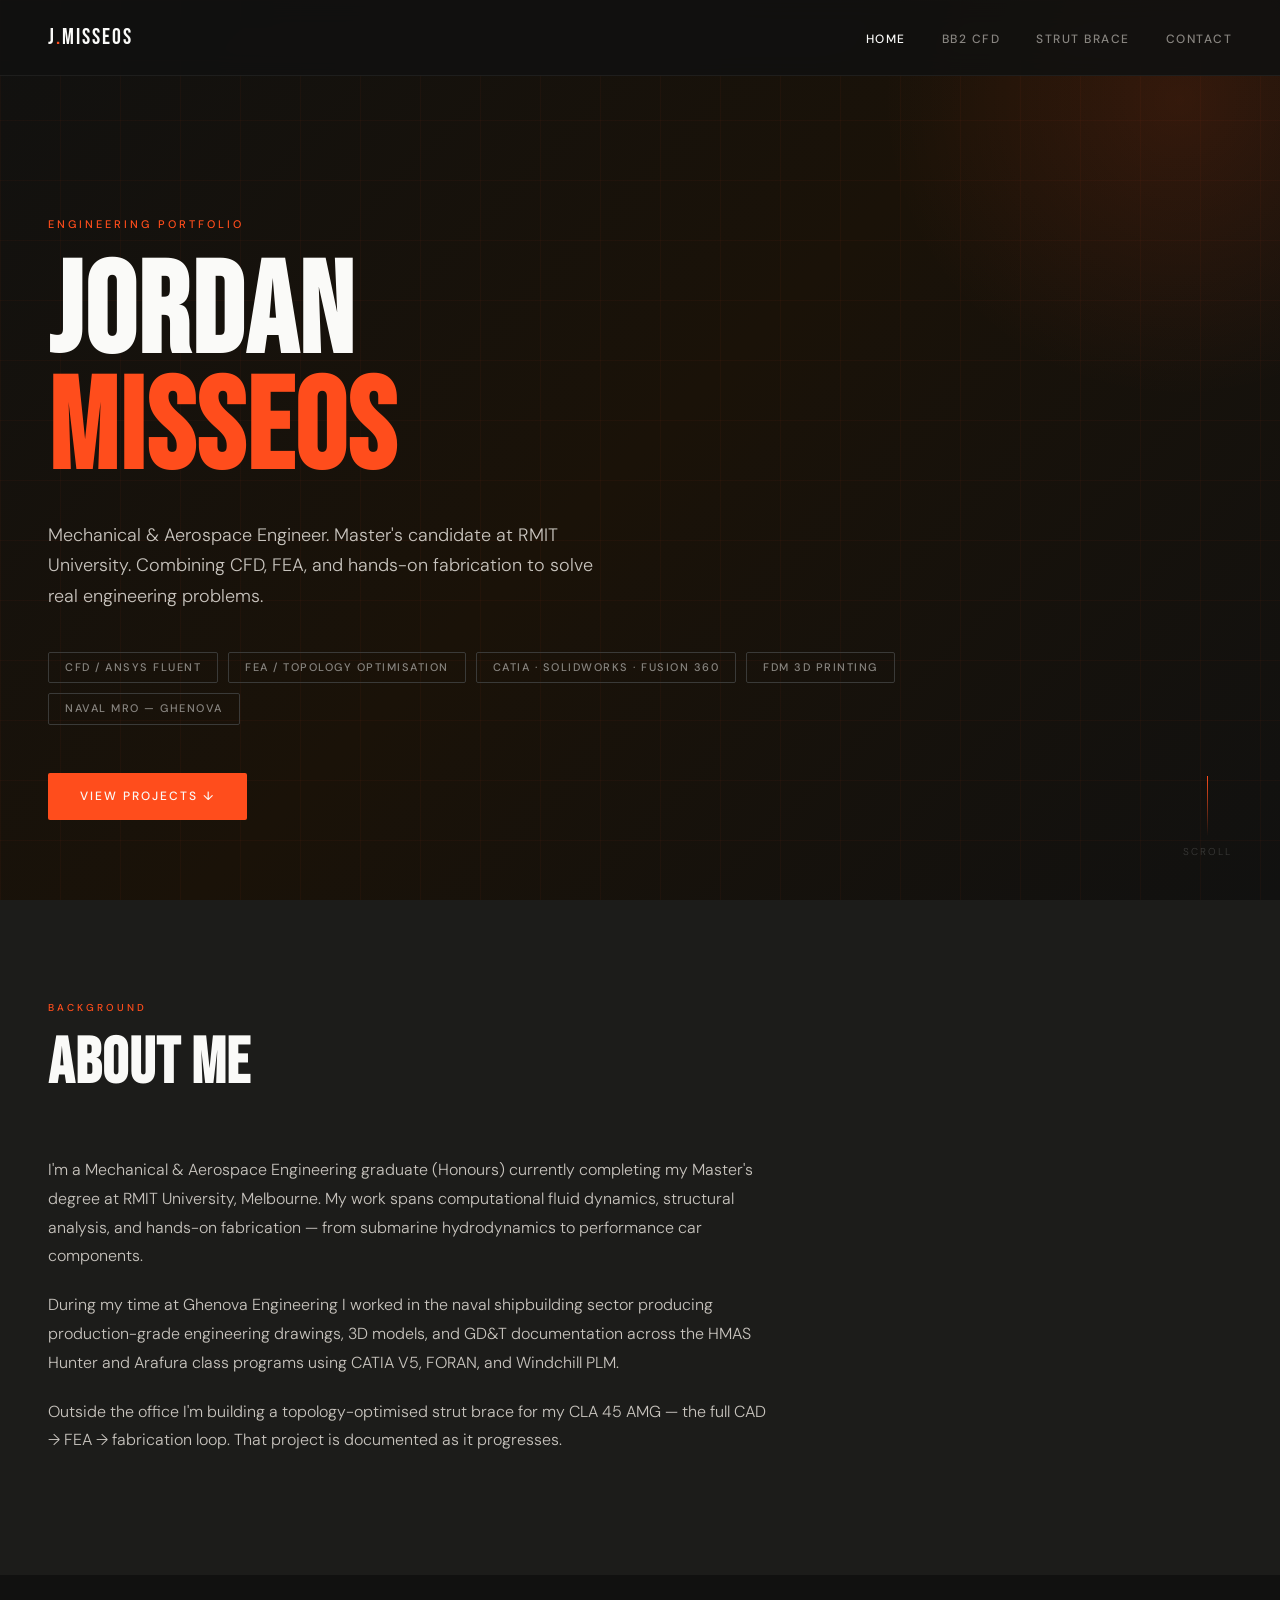
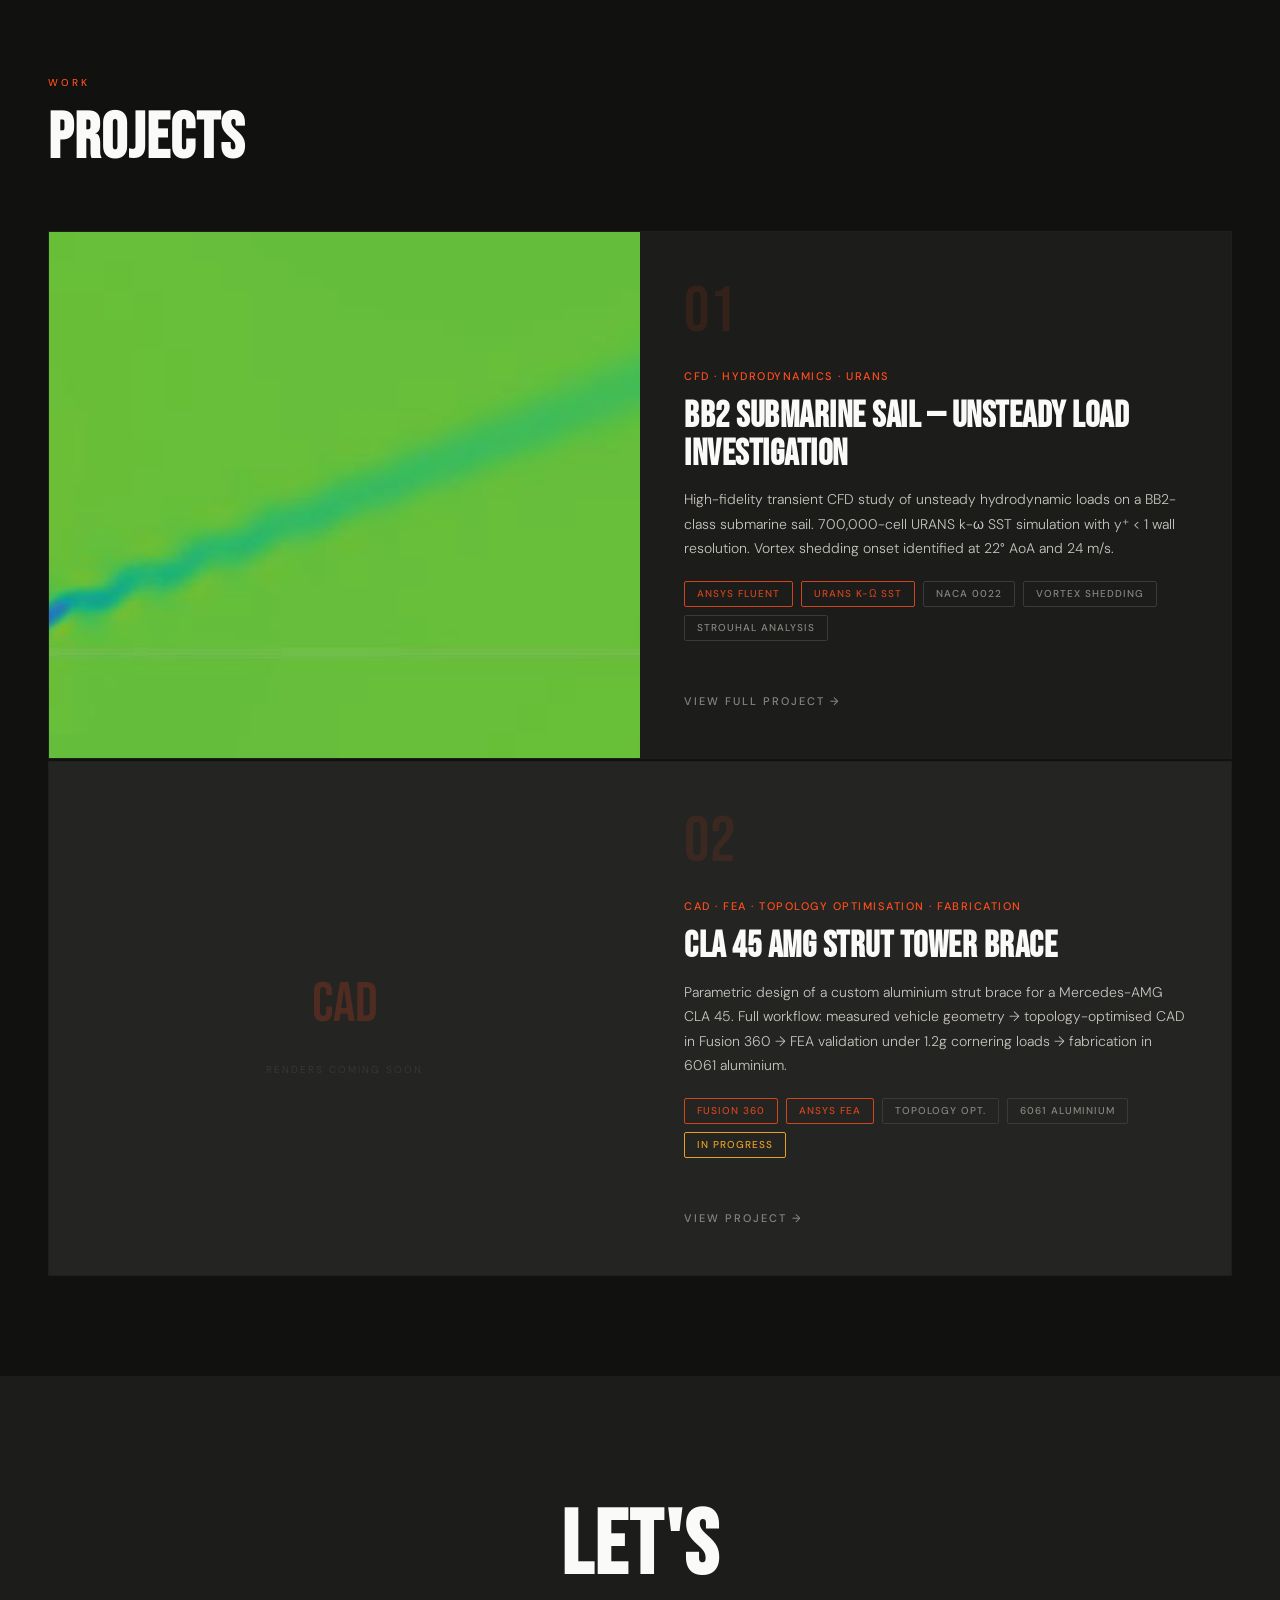
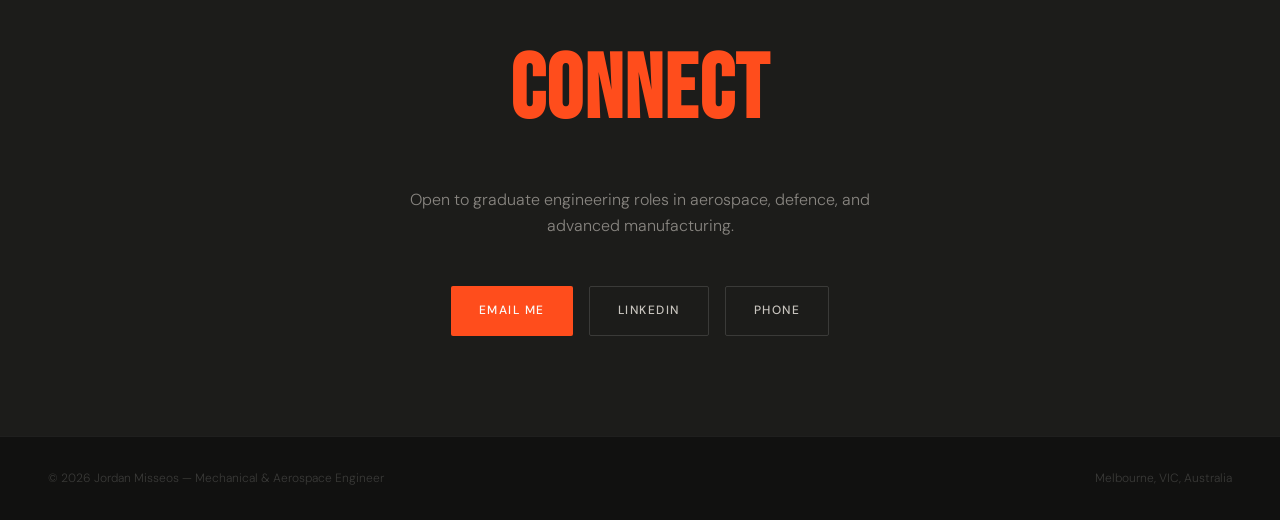
==== commit 6b59dcbc: "Add files via upload" ====
--- a/index.html
+++ b/index.html
@@ -111,7 +111,7 @@
 @keyframes scrollpulse { 0%,100%{opacity:0.4} 50%{opacity:1} }
 
 #about { background: var(--off-black); }
-.about-grid { display: grid; grid-template-columns: 3fr 2fr; gap: 80px; align-items: start; }
+.about-grid { display: grid; grid-template-columns: 1fr; gap: 80px; align-items: start; max-width: 720px; }
 .about-text p { font-size: 16px; color: var(--light); line-height: 1.8; margin-bottom: 20px; }
 .about-skills { display: flex; flex-direction: column; gap: 2px; }
 .skill-row { background: var(--dark); padding: 20px 24px;
@@ -203,14 +203,7 @@
       <p>During my time at Ghenova Engineering I worked in the naval shipbuilding sector producing production-grade engineering drawings, 3D models, and GD&amp;T documentation across the HMAS Hunter and Arafura class programs using CATIA V5, FORAN, and Windchill PLM.</p>
       <p>Outside the office I'm building a topology-optimised strut brace for my CLA 45 AMG — the full CAD → FEA → fabrication loop. That project is documented as it progresses.</p>
     </div>
-    <div class="about-skills">
-      <div class="skill-row"><span class="skill-name">CATIA V5 / FORAN</span><span class="skill-cat">CAD</span></div>
-      <div class="skill-row"><span class="skill-name">ANSYS Fluent / Mechanical</span><span class="skill-cat">Simulation</span></div>
-      <div class="skill-row"><span class="skill-name">Fusion 360 / SolidWorks</span><span class="skill-cat">CAD</span></div>
-      <div class="skill-row"><span class="skill-name">FDM 3D Printing / CNC</span><span class="skill-cat">Fabrication</span></div>
-      <div class="skill-row"><span class="skill-name">Python / MATLAB</span><span class="skill-cat">Code</span></div>
-      <div class="skill-row"><span class="skill-name">Windchill PLM / GD&amp;T</span><span class="skill-cat">Engineering</span></div>
-    </div>
+
   </div>
 </section>
 
@@ -275,7 +268,7 @@
   <div class="contact-links fade-up">
     <a href="mailto:jordanmisseos@icloud.com" class="contact-link primary">Email Me</a>
     <a href="https://linkedin.com/in/jordanmisseos" class="contact-link secondary" target="_blank">LinkedIn</a>
-    <a href="tel:+61458487153" class="contact-link secondary">+61 458 487 153</a>
+    <a href="tel:+61458487153" class="contact-link secondary">Phone</a>
   </div>
 </section>
 
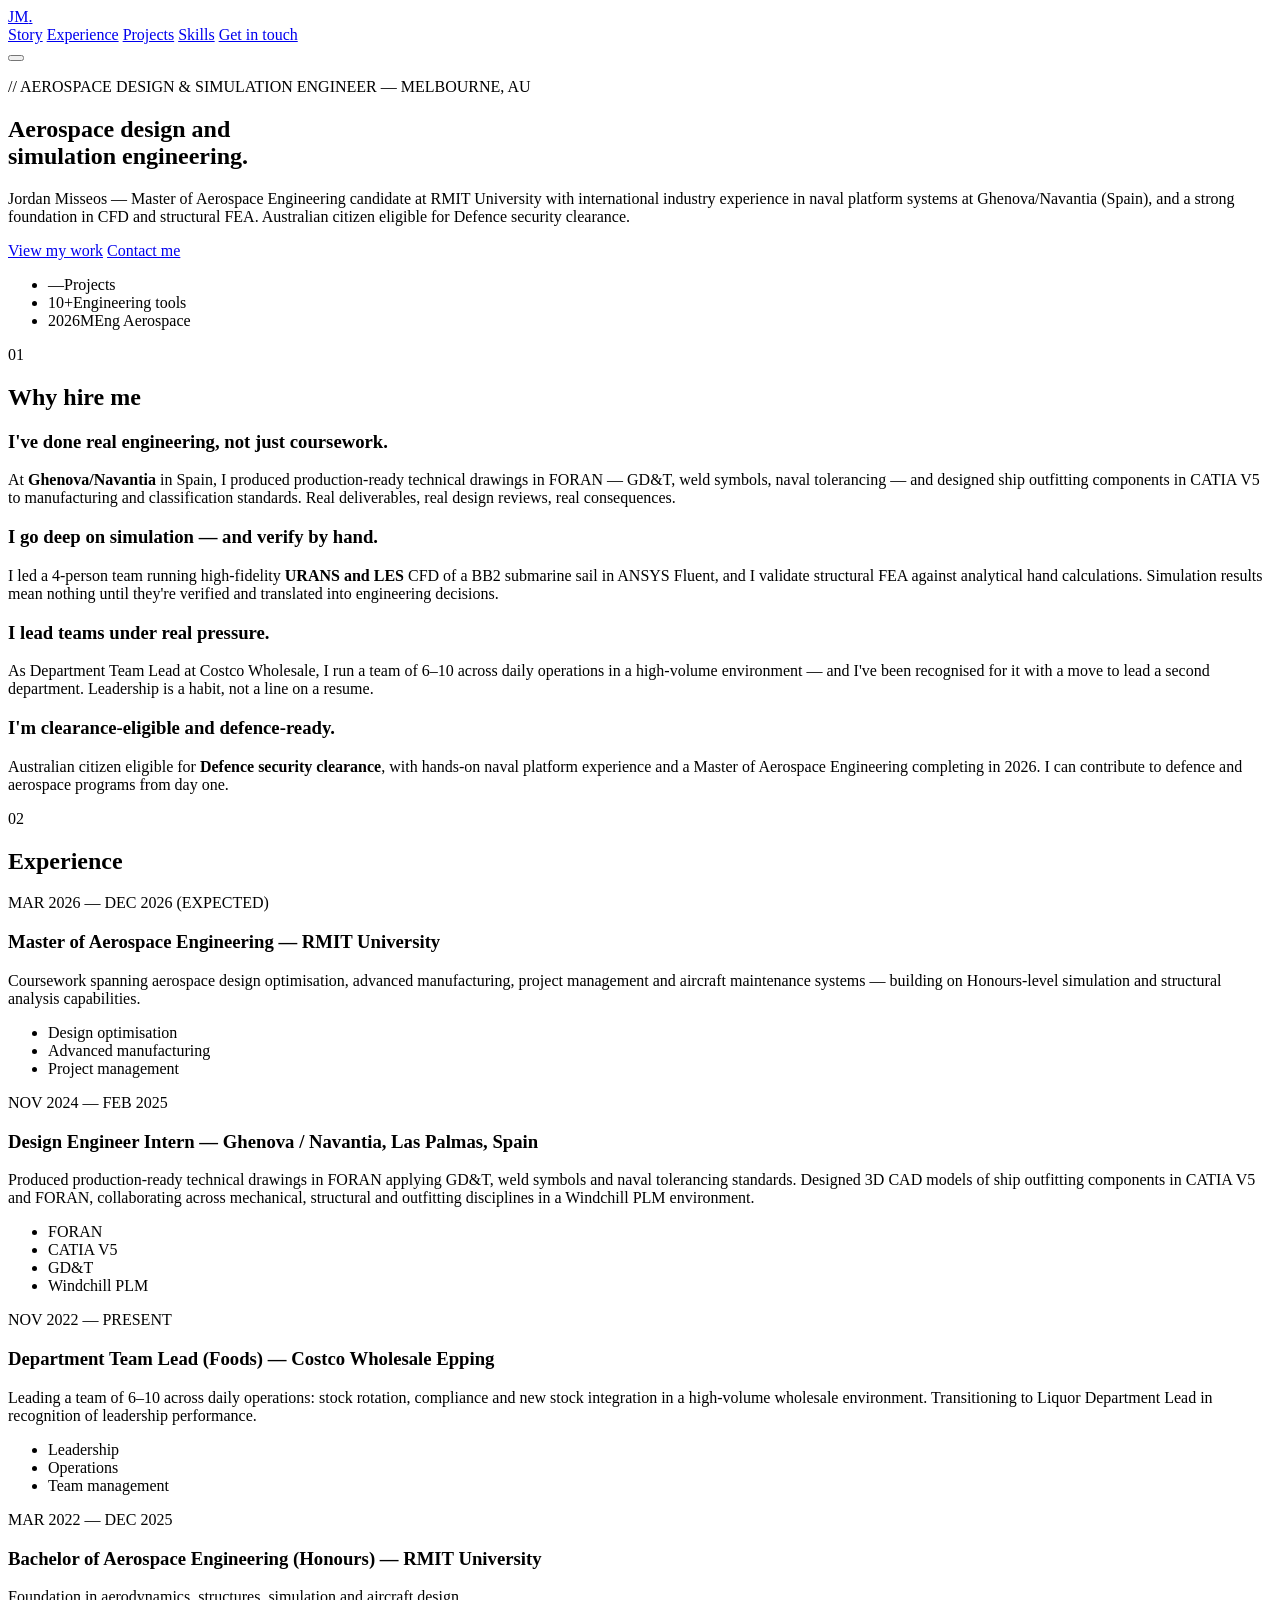
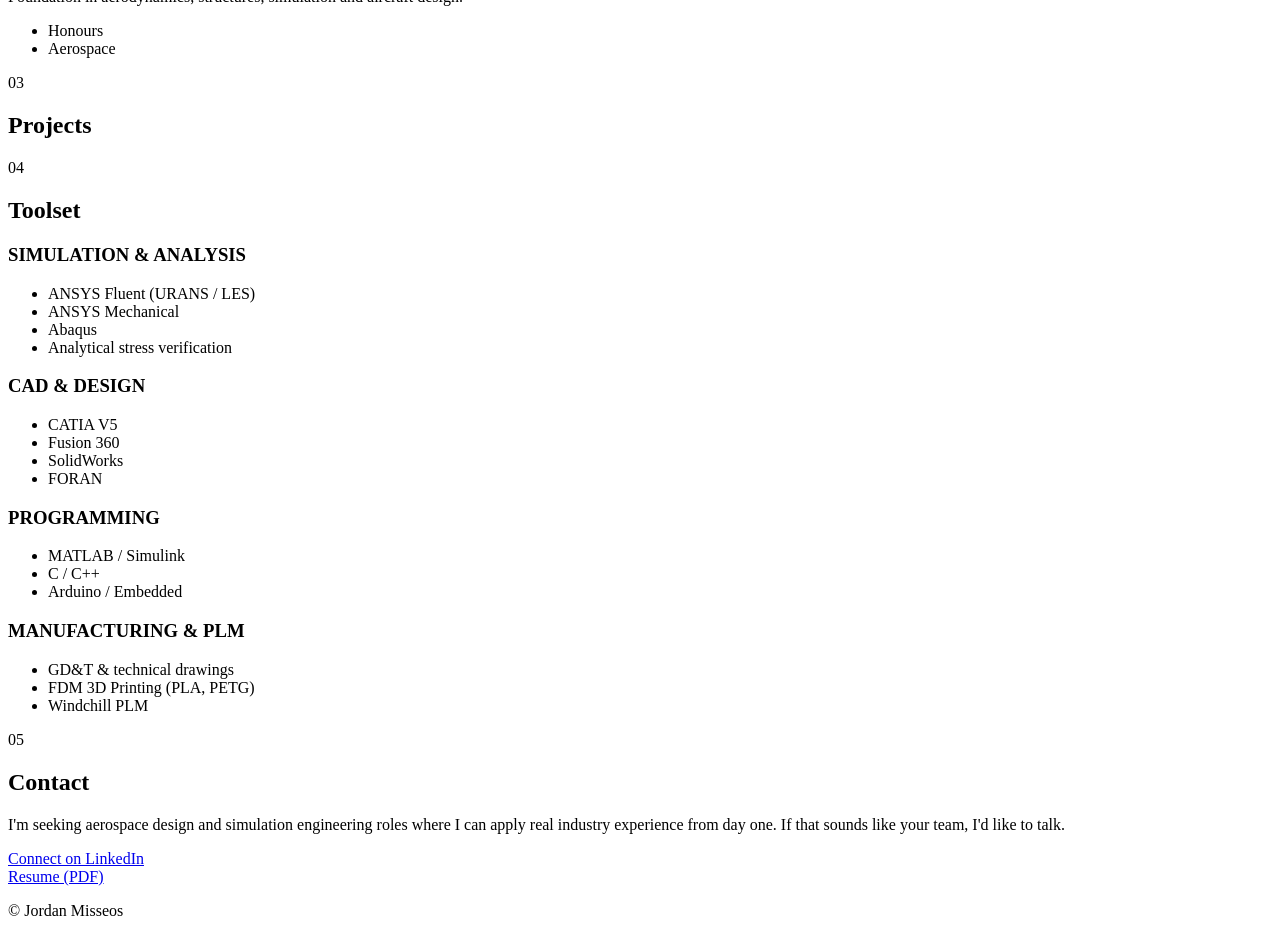
==== commit 7bbdaa16: "Add files via upload" ====
--- a/index.html
+++ b/index.html
@@ -1,283 +1,210 @@
 <!DOCTYPE html>
 <html lang="en">
 <head>
-<meta charset="UTF-8">
-<meta name="viewport" content="width=device-width, initial-scale=1.0">
-<title>Jordan Misseos — Engineering Portfolio</title>
-<link rel="preconnect" href="https://fonts.googleapis.com">
-<link rel="preconnect" href="https://fonts.gstatic.com" crossorigin>
-<link href="https://fonts.googleapis.com/css2?family=Bebas+Neue&family=DM+Sans:ital,opsz,wght@0,9..40,300;0,9..40,400;0,9..40,500&family=DM+Mono:wght@400;500&display=swap" rel="stylesheet">
-<style>
-*, *::before, *::after { box-sizing: border-box; margin: 0; padding: 0; }
-:root {
-  --black: #111110; --off-black: #1C1C1A; --dark: #242422;
-  --warm-gray: #3A3A38; --mid: #888580; --light: #C8C4BE;
-  --off-white: #F5F0EB; --white: #FAFAF8;
-  --orange: #FF4D1C; --orange-dim: #CC3A12; --amber: #E8A020;
-}
-html { scroll-behavior: smooth; }
-body { background: var(--black); color: var(--off-white);
-  font-family: 'DM Sans', sans-serif; font-weight: 300;
-  line-height: 1.6; overflow-x: hidden; }
-
-nav {
-  position: fixed; top: 0; left: 0; right: 0; z-index: 100;
-  display: flex; align-items: center; justify-content: space-between;
-  padding: 20px 48px;
-  background: rgba(17,17,16,0.9); backdrop-filter: blur(12px);
-  border-bottom: 1px solid rgba(255,255,255,0.06);
-}
-.nav-logo { font-family: 'Bebas Neue', sans-serif; font-size: 22px;
-  letter-spacing: 2px; color: var(--white); text-decoration: none; }
-.nav-logo span { color: var(--orange); }
-.nav-links { display: flex; gap: 36px; list-style: none; }
-.nav-links a { font-size: 12px; font-weight: 500; letter-spacing: 1.5px;
-  text-transform: uppercase; color: var(--mid); text-decoration: none;
-  transition: color 0.2s; }
-.nav-links a:hover, .nav-links a.active { color: var(--white); }
-
-section { padding: 100px 48px; }
-.section-label { font-size: 10px; font-weight: 500; letter-spacing: 3px;
-  text-transform: uppercase; color: var(--orange); margin-bottom: 16px; }
-.section-title { font-family: 'Bebas Neue', sans-serif;
-  font-size: clamp(40px, 5vw, 72px); line-height: 1;
-  letter-spacing: 1px; color: var(--white); margin-bottom: 60px; }
-
-.tag { font-size: 10px; font-weight: 500; letter-spacing: 1px;
-  text-transform: uppercase; color: var(--mid);
-  border: 1px solid var(--warm-gray); padding: 4px 12px; border-radius: 2px; }
-.tag.hot { color: var(--orange); border-color: var(--orange); opacity: 0.8; }
-.tag.wip { color: var(--amber); border-color: var(--amber); }
-
-.btn-outline { display: inline-flex; align-items: center; gap: 8px;
-  font-size: 11px; font-weight: 500; letter-spacing: 2px;
-  text-transform: uppercase; color: var(--white);
-  border: 1px solid var(--warm-gray); padding: 12px 24px; border-radius: 2px;
-  text-decoration: none; transition: all 0.2s; width: fit-content; }
-.btn-outline:hover { border-color: var(--orange); color: var(--orange); }
-
-.btn-primary { display: inline-flex; align-items: center; gap: 10px;
-  background: var(--orange); color: var(--white);
-  font-size: 12px; font-weight: 500; letter-spacing: 2px;
-  text-transform: uppercase; text-decoration: none;
-  padding: 14px 32px; border-radius: 2px; transition: background 0.2s; }
-.btn-primary:hover { background: var(--orange-dim); }
-
-footer { background: var(--black); padding: 32px 48px;
-  display: flex; justify-content: space-between; align-items: center;
-  border-top: 1px solid rgba(255,255,255,0.06); }
-footer p { font-size: 12px; color: var(--warm-gray); }
-
-.fade-up { opacity: 0; transform: translateY(28px);
-  transition: opacity 0.7s ease, transform 0.7s ease; }
-.fade-up.visible { opacity: 1; transform: translateY(0); }
-
-@media (max-width: 900px) {
-  nav { padding: 16px 24px; }
-  .nav-links { display: none; }
-  section { padding: 70px 24px; }
-}
-
-.hero { min-height: 100vh; display: flex; flex-direction: column;
-  justify-content: flex-end; padding: 0 48px 80px; position: relative; overflow: hidden; }
-.hero-bg { position: absolute; inset: 0; z-index: 0;
-  background: linear-gradient(135deg, #111110 0%, #1a1208 50%, #111110 100%); }
-.hero-grid { position: absolute; inset: 0; z-index: 0;
-  background-image: linear-gradient(rgba(255,77,28,0.04) 1px, transparent 1px),
-    linear-gradient(90deg, rgba(255,77,28,0.04) 1px, transparent 1px);
-  background-size: 60px 60px; }
-.hero-accent { position: absolute; top: -200px; right: -200px;
-  width: 600px; height: 600px; border-radius: 50%;
-  background: radial-gradient(circle, rgba(255,77,28,0.12) 0%, transparent 70%); z-index: 0; }
-.hero-content { position: relative; z-index: 1; max-width: 900px; }
-.hero-eyebrow { font-size: 11px; font-weight: 500; letter-spacing: 3px;
-  text-transform: uppercase; color: var(--orange); margin-bottom: 24px; }
-.hero-name { font-family: 'Bebas Neue', sans-serif;
-  font-size: clamp(72px, 10vw, 140px); line-height: 0.9;
-  color: var(--white); letter-spacing: 2px; margin-bottom: 32px; }
-.hero-name span { color: var(--orange); }
-.hero-desc { font-size: 18px; font-weight: 300; color: var(--light);
-  max-width: 560px; line-height: 1.7; margin-bottom: 40px; }
-.hero-tags { display: flex; flex-wrap: wrap; gap: 10px; margin-bottom: 48px; }
-.hero-tag { font-size: 11px; font-weight: 500; letter-spacing: 1.5px;
-  text-transform: uppercase; color: var(--mid);
-  border: 1px solid var(--warm-gray); padding: 6px 16px; border-radius: 2px; }
-.hero-scroll { position: absolute; bottom: 40px; right: 48px; z-index: 1;
-  display: flex; flex-direction: column; align-items: center; gap: 8px;
-  font-size: 10px; letter-spacing: 2px; text-transform: uppercase; color: var(--warm-gray); }
-.scroll-line { width: 1px; height: 60px;
-  background: linear-gradient(to bottom, var(--orange), transparent);
-  animation: scrollpulse 2s ease-in-out infinite; }
-@keyframes scrollpulse { 0%,100%{opacity:0.4} 50%{opacity:1} }
-
-#about { background: var(--off-black); }
-.about-grid { display: grid; grid-template-columns: 1fr; gap: 80px; align-items: start; max-width: 720px; }
-.about-text p { font-size: 16px; color: var(--light); line-height: 1.8; margin-bottom: 20px; }
-.about-skills { display: flex; flex-direction: column; gap: 2px; }
-.skill-row { background: var(--dark); padding: 20px 24px;
-  display: flex; align-items: center; justify-content: space-between; }
-.skill-name { font-size: 13px; color: var(--light); font-weight: 400; }
-.skill-cat { font-size: 10px; letter-spacing: 1.5px; text-transform: uppercase; color: var(--orange); }
-
-#projects { background: var(--black); }
-.projects-grid { display: flex; flex-direction: column; gap: 2px; }
-.project-card { display: grid; grid-template-columns: 1fr 1fr; gap: 0;
-  border: 1px solid rgba(255,255,255,0.06); text-decoration: none;
-  transition: border-color 0.3s; }
-.project-card:hover { border-color: var(--orange); }
-.project-card:nth-child(even) { direction: rtl; }
-.project-card:nth-child(even) > * { direction: ltr; }
-.project-card-image { overflow: hidden; position: relative; min-height: 320px; background: var(--dark); }
-.project-card-image img { width: 100%; height: 100%; object-fit: cover;
-  filter: brightness(0.75); transition: transform 0.5s ease, filter 0.5s ease; }
-.project-card:hover .project-card-image img { transform: scale(1.04); filter: brightness(0.95); }
-.project-card-image .placeholder { width: 100%; height: 100%; min-height: 320px;
-  display: flex; flex-direction: column; align-items: center; justify-content: center;
-  background: var(--dark); gap: 12px; }
-.project-card-content { padding: 48px 44px; background: var(--off-black);
-  display: flex; flex-direction: column; justify-content: space-between; gap: 24px; }
-.project-num { font-family: 'Bebas Neue', sans-serif;
-  font-size: 64px; color: rgba(255,77,28,0.1); line-height: 1; }
-.project-meta { }
-.project-subtitle-tag { font-size: 11px; font-weight: 500; letter-spacing: 1.5px;
-  text-transform: uppercase; color: var(--orange); margin-bottom: 12px; }
-.project-card-title { font-family: 'Bebas Neue', sans-serif;
-  font-size: 36px; line-height: 1.05; color: var(--white);
-  letter-spacing: 0.5px; margin-bottom: 14px; }
-.project-card-desc { font-size: 14px; color: var(--light); line-height: 1.75; margin-bottom: 20px; }
-.project-tags { display: flex; flex-wrap: wrap; gap: 8px; margin-bottom: 28px; }
-.project-arrow { font-size: 11px; font-weight: 500; letter-spacing: 2px;
-  text-transform: uppercase; color: var(--mid); transition: color 0.2s; }
-.project-card:hover .project-arrow { color: var(--orange); }
-
-#contact { background: var(--off-black); text-align: center; }
-.contact-title { font-family: 'Bebas Neue', sans-serif;
-  font-size: clamp(48px, 7vw, 100px); color: var(--white);
-  margin-bottom: 24px; letter-spacing: 2px; }
-.contact-title span { color: var(--orange); }
-.contact-sub { font-size: 16px; color: var(--mid);
-  margin-bottom: 48px; max-width: 480px; margin-inline: auto; }
-.contact-links { display: flex; justify-content: center; gap: 16px; flex-wrap: wrap; }
-.contact-link { display: inline-flex; align-items: center; gap: 10px;
-  font-size: 12px; font-weight: 500; letter-spacing: 1.5px;
-  text-transform: uppercase; text-decoration: none;
-  padding: 14px 28px; border-radius: 2px; transition: all 0.2s; }
-.contact-link.primary { background: var(--orange); color: var(--white); }
-.contact-link.primary:hover { background: var(--orange-dim); }
-.contact-link.secondary { border: 1px solid var(--warm-gray); color: var(--light); }
-.contact-link.secondary:hover { border-color: var(--orange); color: var(--orange); }
-@media (max-width: 900px) {
-  .hero { padding: 0 24px 60px; }
-  .about-grid, .project-card { grid-template-columns: 1fr; }
-  .project-card:nth-child(even) { direction: ltr; }
-}
-</style>
+  <meta charset="UTF-8" />
+  <meta name="viewport" content="width=device-width, initial-scale=1.0" />
+  <title>Jordan Misseos — Aerospace Design &amp; Simulation Engineer</title>
+  <meta name="description" content="Portfolio of Jordan Misseos — aerospace design and simulation engineer. Master of Aerospace Engineering at RMIT, naval platform experience at Ghenova/Navantia, CFD and structural FEA." />
+  <link rel="preconnect" href="https://fonts.googleapis.com" />
+  <link rel="preconnect" href="https://fonts.gstatic.com" crossorigin />
+  <link href="https://fonts.googleapis.com/css2?family=Inter:wght@400;500;600;700;800&family=JetBrains+Mono:wght@400;500;600&display=swap" rel="stylesheet" />
+  <link rel="stylesheet" href="styles.css" />
 </head>
 <body>
-<nav><a href="index.html" class="nav-logo">J<span>.</span>MISSEOS</a><ul class="nav-links"><li><a href="index.html" class="active">Home</a></li><li><a href="bb2-cfd.html" class="">BB2 CFD</a></li><li><a href="strut-brace.html" class="">Strut Brace</a></li><li><a href="#contact" class="">Contact</a></li></ul></nav>
-
-<section class="hero">
-  <div class="hero-bg"></div><div class="hero-grid"></div><div class="hero-accent"></div>
-  <div class="hero-content fade-up">
-    <p class="hero-eyebrow">Engineering Portfolio</p>
-    <h1 class="hero-name">Jordan<br><span>Misseos</span></h1>
-    <p class="hero-desc">Mechanical &amp; Aerospace Engineer. Master's candidate at RMIT University. Combining CFD, FEA, and hands-on fabrication to solve real engineering problems.</p>
-    <div class="hero-tags">
-      <span class="hero-tag">CFD / ANSYS Fluent</span>
-      <span class="hero-tag">FEA / Topology Optimisation</span>
-      <span class="hero-tag">CATIA · SolidWorks · Fusion 360</span>
-      <span class="hero-tag">FDM 3D Printing</span>
-      <span class="hero-tag">Naval MRO — Ghenova</span>
-    </div>
-    <a href="#projects" class="btn-primary">View Projects ↓</a>
-  </div>
-  <div class="hero-scroll"><div class="scroll-line"></div>Scroll</div>
-</section>
-
-<section id="about">
-  <p class="section-label fade-up">Background</p>
-  <h2 class="section-title fade-up">About Me</h2>
-  <div class="about-grid fade-up">
-    <div class="about-text">
-      <p>I'm a Mechanical &amp; Aerospace Engineering graduate (Honours) currently completing my Master's degree at RMIT University, Melbourne. My work spans computational fluid dynamics, structural analysis, and hands-on fabrication — from submarine hydrodynamics to performance car components.</p>
-      <p>During my time at Ghenova Engineering I worked in the naval shipbuilding sector producing production-grade engineering drawings, 3D models, and GD&amp;T documentation across the HMAS Hunter and Arafura class programs using CATIA V5, FORAN, and Windchill PLM.</p>
-      <p>Outside the office I'm building a topology-optimised strut brace for my CLA 45 AMG — the full CAD → FEA → fabrication loop. That project is documented as it progresses.</p>
-    </div>
-
-  </div>
-</section>
-
-<section id="projects">
-  <p class="section-label fade-up">Work</p>
-  <h2 class="section-title fade-up">Projects</h2>
-  <div class="projects-grid">
-
-    <a href="bb2-cfd.html" class="project-card fade-up">
-      <div class="project-card-image">
-        <img src="[data-uri]" alt="BB2 velocity contour">
-      </div>
-      <div class="project-card-content">
-        <div class="project-num">01</div>
-        <div class="project-meta">
-          <p class="project-subtitle-tag">CFD · Hydrodynamics · URANS</p>
-          <h3 class="project-card-title">BB2 Submarine Sail — Unsteady Load Investigation</h3>
-          <p class="project-card-desc">High-fidelity transient CFD study of unsteady hydrodynamic loads on a BB2-class submarine sail. 700,000-cell URANS k-ω SST simulation with y⁺ &lt; 1 wall resolution. Vortex shedding onset identified at 22° AoA and 24 m/s.</p>
-          <div class="project-tags">
-            <span class="tag hot">ANSYS Fluent</span>
-            <span class="tag hot">URANS k-ω SST</span>
-            <span class="tag">NACA 0022</span>
-            <span class="tag">Vortex Shedding</span>
-            <span class="tag">Strouhal Analysis</span>
-          </div>
-        </div>
-        <p class="project-arrow">View Full Project →</p>
-      </div>
-    </a>
-
-    <a href="strut-brace.html" class="project-card fade-up">
-      <div class="project-card-content" style="background: var(--dark);">
-        <div class="project-num">02</div>
-        <div class="project-meta">
-          <p class="project-subtitle-tag">CAD · FEA · Topology Optimisation · Fabrication</p>
-          <h3 class="project-card-title">CLA 45 AMG Strut Tower Brace</h3>
-          <p class="project-card-desc">Parametric design of a custom aluminium strut brace for a Mercedes-AMG CLA 45. Full workflow: measured vehicle geometry → topology-optimised CAD in Fusion 360 → FEA validation under 1.2g cornering loads → fabrication in 6061 aluminium.</p>
-          <div class="project-tags">
-            <span class="tag hot">Fusion 360</span>
-            <span class="tag hot">ANSYS FEA</span>
-            <span class="tag">Topology Opt.</span>
-            <span class="tag">6061 Aluminium</span>
-            <span class="tag wip">In Progress</span>
-          </div>
-        </div>
-        <p class="project-arrow">View Project →</p>
-      </div>
-      <div class="project-card-image">
-        <div class="placeholder">
-          <div style="font-family:'Bebas Neue',sans-serif;font-size:56px;color:rgba(255,77,28,0.2);">CAD</div>
-          <div style="font-size:10px;letter-spacing:2px;text-transform:uppercase;color:var(--warm-gray);">Renders coming soon</div>
-        </div>
-      </div>
-    </a>
-
-  </div>
-</section>
-
-<section id="contact">
-  <h2 class="contact-title fade-up">Let's<br><span>Connect</span></h2>
-  <p class="contact-sub fade-up">Open to graduate engineering roles in aerospace, defence, and advanced manufacturing.</p>
-  <div class="contact-links fade-up">
-    <a href="mailto:jordanmisseos@icloud.com" class="contact-link primary">Email Me</a>
-    <a href="https://linkedin.com/in/jordanmisseos" class="contact-link secondary" target="_blank">LinkedIn</a>
-    <a href="tel:+61458487153" class="contact-link secondary">Phone</a>
-  </div>
-</section>
-
-<footer><p>© 2026 Jordan Misseos — Mechanical &amp; Aerospace Engineer</p><p>Melbourne, VIC, Australia</p></footer>
-<script>
-const obs = new IntersectionObserver((entries) => {
-  entries.forEach(e => { if (e.isIntersecting) { e.target.classList.add('visible'); obs.unobserve(e.target); } });
-}, { threshold: 0.08 });
-document.querySelectorAll('.fade-up').forEach(el => obs.observe(el));
-</script>
+
+  <!-- ============ NAV ============ -->
+  <header class="nav" id="top">
+    <a class="nav__logo" href="#top">JM<span class="accent">.</span></a>
+    <nav class="nav__links">
+      <a href="#story">Story</a>
+      <a href="#experience">Experience</a>
+      <a href="#projects">Projects</a>
+      <a href="#skills">Skills</a>
+      <a class="nav__cta" href="#contact">Get in touch</a>
+    </nav>
+    <button class="nav__burger" id="burger" aria-label="Menu">
+      <span></span><span></span><span></span>
+    </button>
+  </header>
+
+  <!-- ============ HERO ============ -->
+  <section class="hero">
+    <div class="hero__grid" aria-hidden="true"></div>
+    <div class="hero__inner">
+      <p class="hero__kicker mono">// AEROSPACE DESIGN &amp; SIMULATION ENGINEER — MELBOURNE, AU</p>
+      <h1 class="hero__title">
+        Aerospace design and<br />
+        <span class="accent">simulation engineering.</span>
+      </h1>
+      <p class="hero__sub">
+        Jordan Misseos — Master of Aerospace Engineering candidate at RMIT University
+        with international industry experience in naval platform systems at Ghenova/Navantia (Spain),
+        and a strong foundation in CFD and structural FEA. Australian citizen eligible
+        for Defence security clearance.
+      </p>
+      <div class="hero__actions">
+        <a class="btn btn--primary" href="#projects">View my work</a>
+        <a class="btn btn--ghost" href="#contact">Contact me</a>
+      </div>
+      <ul class="hero__stats">
+        <li><span class="mono accent" id="stat-projects">—</span><span>Projects</span></li>
+        <li><span class="mono accent">10+</span><span>Engineering tools</span></li>
+        <li><span class="mono accent">2026</span><span>MEng Aerospace</span></li>
+      </ul>
+    </div>
+  </section>
+
+  <!-- ============ STORY ============ -->
+  <section class="section" id="story">
+    <div class="section__head">
+      <p class="section__num mono">01</p>
+      <h2>Why hire me</h2>
+    </div>
+    <div class="story">
+      <div class="story__block">
+        <h3>I've done real engineering, not just coursework.</h3>
+        <p>
+          At <strong>Ghenova/Navantia</strong> in Spain, I produced production-ready
+          technical drawings in <span class="mono">FORAN</span> — GD&amp;T, weld symbols,
+          naval tolerancing — and designed ship outfitting components in CATIA V5
+          to manufacturing and classification standards. Real deliverables,
+          real design reviews, real consequences.
+        </p>
+      </div>
+      <div class="story__block">
+        <h3>I go deep on simulation — and verify by hand.</h3>
+        <p>
+          I led a 4-person team running high-fidelity <strong>URANS and LES</strong> CFD
+          of a BB2 submarine sail in ANSYS Fluent, and I validate structural FEA
+          against analytical hand calculations. Simulation results mean nothing
+          until they're verified and translated into engineering decisions.
+        </p>
+      </div>
+      <div class="story__block">
+        <h3>I lead teams under real pressure.</h3>
+        <p>
+          As Department Team Lead at Costco Wholesale, I run a team of 6–10 across
+          daily operations in a high-volume environment — and I've been recognised
+          for it with a move to lead a second department. Leadership is a habit,
+          not a line on a resume.
+        </p>
+      </div>
+      <div class="story__block">
+        <h3>I'm clearance-eligible and defence-ready.</h3>
+        <p>
+          Australian citizen eligible for <strong>Defence security clearance</strong>,
+          with hands-on naval platform experience and a Master of Aerospace Engineering
+          completing in 2026. I can contribute to defence and aerospace programs
+          from day one.
+        </p>
+      </div>
+    </div>
+  </section>
+
+  <!-- ============ EXPERIENCE ============ -->
+  <section class="section" id="experience">
+    <div class="section__head">
+      <p class="section__num mono">02</p>
+      <h2>Experience</h2>
+    </div>
+    <div class="timeline">
+      <article class="timeline__item">
+        <p class="timeline__date mono">MAR 2026 — DEC 2026 (EXPECTED)</p>
+        <h3>Master of Aerospace Engineering — RMIT University</h3>
+        <p>
+          Coursework spanning aerospace design optimisation, advanced manufacturing,
+          project management and aircraft maintenance systems — building on
+          Honours-level simulation and structural analysis capabilities.
+        </p>
+        <ul class="tags"><li>Design optimisation</li><li>Advanced manufacturing</li><li>Project management</li></ul>
+      </article>
+      <article class="timeline__item">
+        <p class="timeline__date mono">NOV 2024 — FEB 2025</p>
+        <h3>Design Engineer Intern — Ghenova / Navantia, Las Palmas, Spain</h3>
+        <p>
+          Produced production-ready technical drawings in FORAN applying GD&amp;T, weld
+          symbols and naval tolerancing standards. Designed 3D CAD models of ship
+          outfitting components in CATIA V5 and FORAN, collaborating across mechanical,
+          structural and outfitting disciplines in a Windchill PLM environment.
+        </p>
+        <ul class="tags"><li>FORAN</li><li>CATIA V5</li><li>GD&amp;T</li><li>Windchill PLM</li></ul>
+      </article>
+      <article class="timeline__item">
+        <p class="timeline__date mono">NOV 2022 — PRESENT</p>
+        <h3>Department Team Lead (Foods) — Costco Wholesale Epping</h3>
+        <p>
+          Leading a team of 6–10 across daily operations: stock rotation, compliance
+          and new stock integration in a high-volume wholesale environment.
+          Transitioning to Liquor Department Lead in recognition of leadership performance.
+        </p>
+        <ul class="tags"><li>Leadership</li><li>Operations</li><li>Team management</li></ul>
+      </article>
+      <article class="timeline__item">
+        <p class="timeline__date mono">MAR 2022 — DEC 2025</p>
+        <h3>Bachelor of Aerospace Engineering (Honours) — RMIT University</h3>
+        <p>Foundation in aerodynamics, structures, simulation and aircraft design.</p>
+        <ul class="tags"><li>Honours</li><li>Aerospace</li></ul>
+      </article>
+    </div>
+  </section>
+
+  <!-- ============ PROJECTS (rendered from projects.js) ============ -->
+  <section class="section" id="projects">
+    <div class="section__head">
+      <p class="section__num mono">03</p>
+      <h2>Projects</h2>
+    </div>
+    <div class="filters" id="filters"></div>
+    <div class="projects" id="project-grid"></div>
+  </section>
+
+  <!-- ============ SKILLS ============ -->
+  <section class="section" id="skills">
+    <div class="section__head">
+      <p class="section__num mono">04</p>
+      <h2>Toolset</h2>
+    </div>
+    <div class="skills">
+      <div class="skills__group">
+        <h3 class="mono">SIMULATION &amp; ANALYSIS</h3>
+        <ul><li>ANSYS Fluent (URANS / LES)</li><li>ANSYS Mechanical</li><li>Abaqus</li><li>Analytical stress verification</li></ul>
+      </div>
+      <div class="skills__group">
+        <h3 class="mono">CAD &amp; DESIGN</h3>
+        <ul><li>CATIA V5</li><li>Fusion 360</li><li>SolidWorks</li><li>FORAN</li></ul>
+      </div>
+      <div class="skills__group">
+        <h3 class="mono">PROGRAMMING</h3>
+        <ul><li>MATLAB / Simulink</li><li>C / C++</li><li>Arduino / Embedded</li></ul>
+      </div>
+      <div class="skills__group">
+        <h3 class="mono">MANUFACTURING &amp; PLM</h3>
+        <ul><li>GD&amp;T &amp; technical drawings</li><li>FDM 3D Printing (PLA, PETG)</li><li>Windchill PLM</li></ul>
+      </div>
+    </div>
+  </section>
+
+  <!-- ============ CONTACT ============ -->
+  <section class="section section--contact" id="contact">
+    <div class="section__head">
+      <p class="section__num mono">05</p>
+      <h2>Contact</h2>
+    </div>
+    <p class="contact__lead">
+      I'm seeking aerospace design and simulation engineering roles where I can apply
+      real industry experience from day one. If that sounds like your team, I'd like to talk.
+    </p>
+    <a class="btn btn--primary btn--lg" href="https://linkedin.com/in/jordanmisseos" target="_blank" rel="noopener">Connect on LinkedIn</a>
+    <div class="contact__links">
+      <a href="JordanMisseos.pdf" target="_blank" rel="noopener">Resume (PDF)</a>
+    </div>
+  </section>
+
+  <footer class="footer">
+    <p class="mono">© <span id="year"></span> Jordan Misseos</p>
+  </footer>
+
+  <script src="projects.js"></script>
+  <script src="main.js"></script>
 </body>
-</html>+</html>
